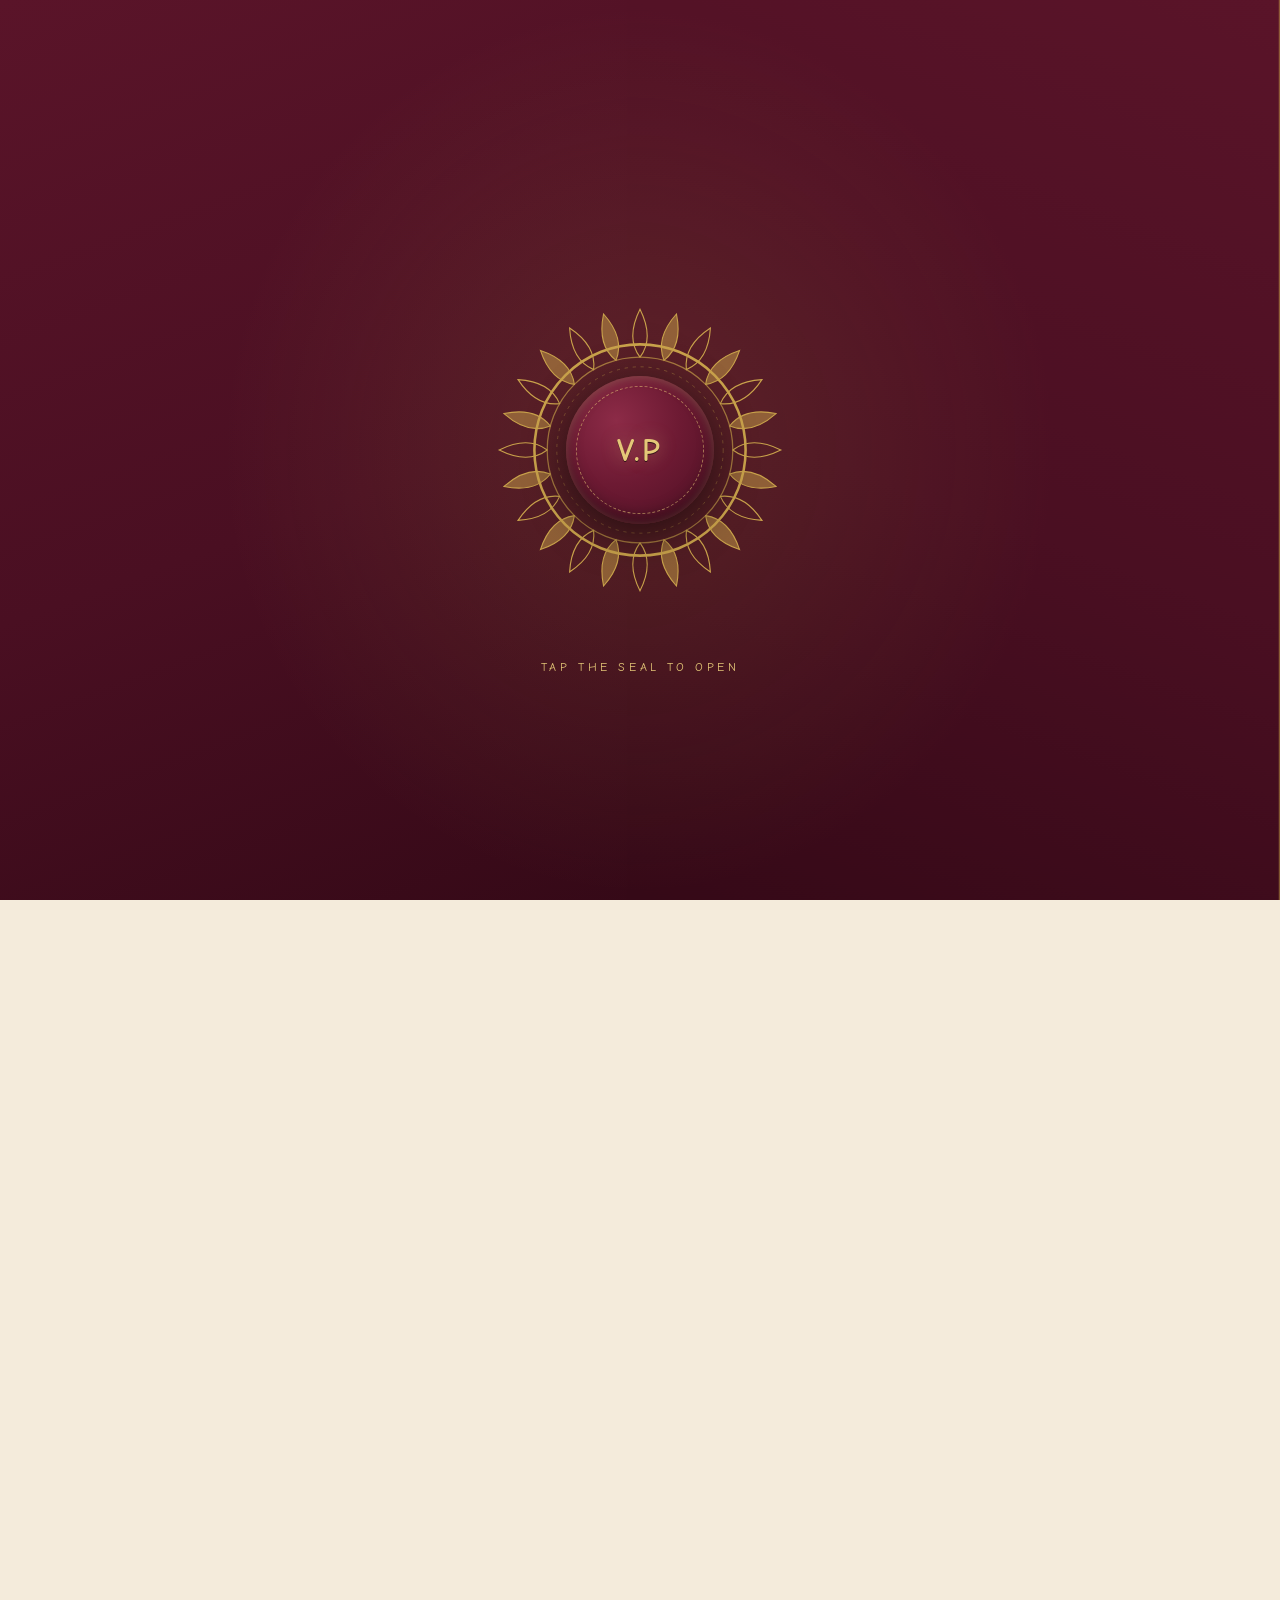
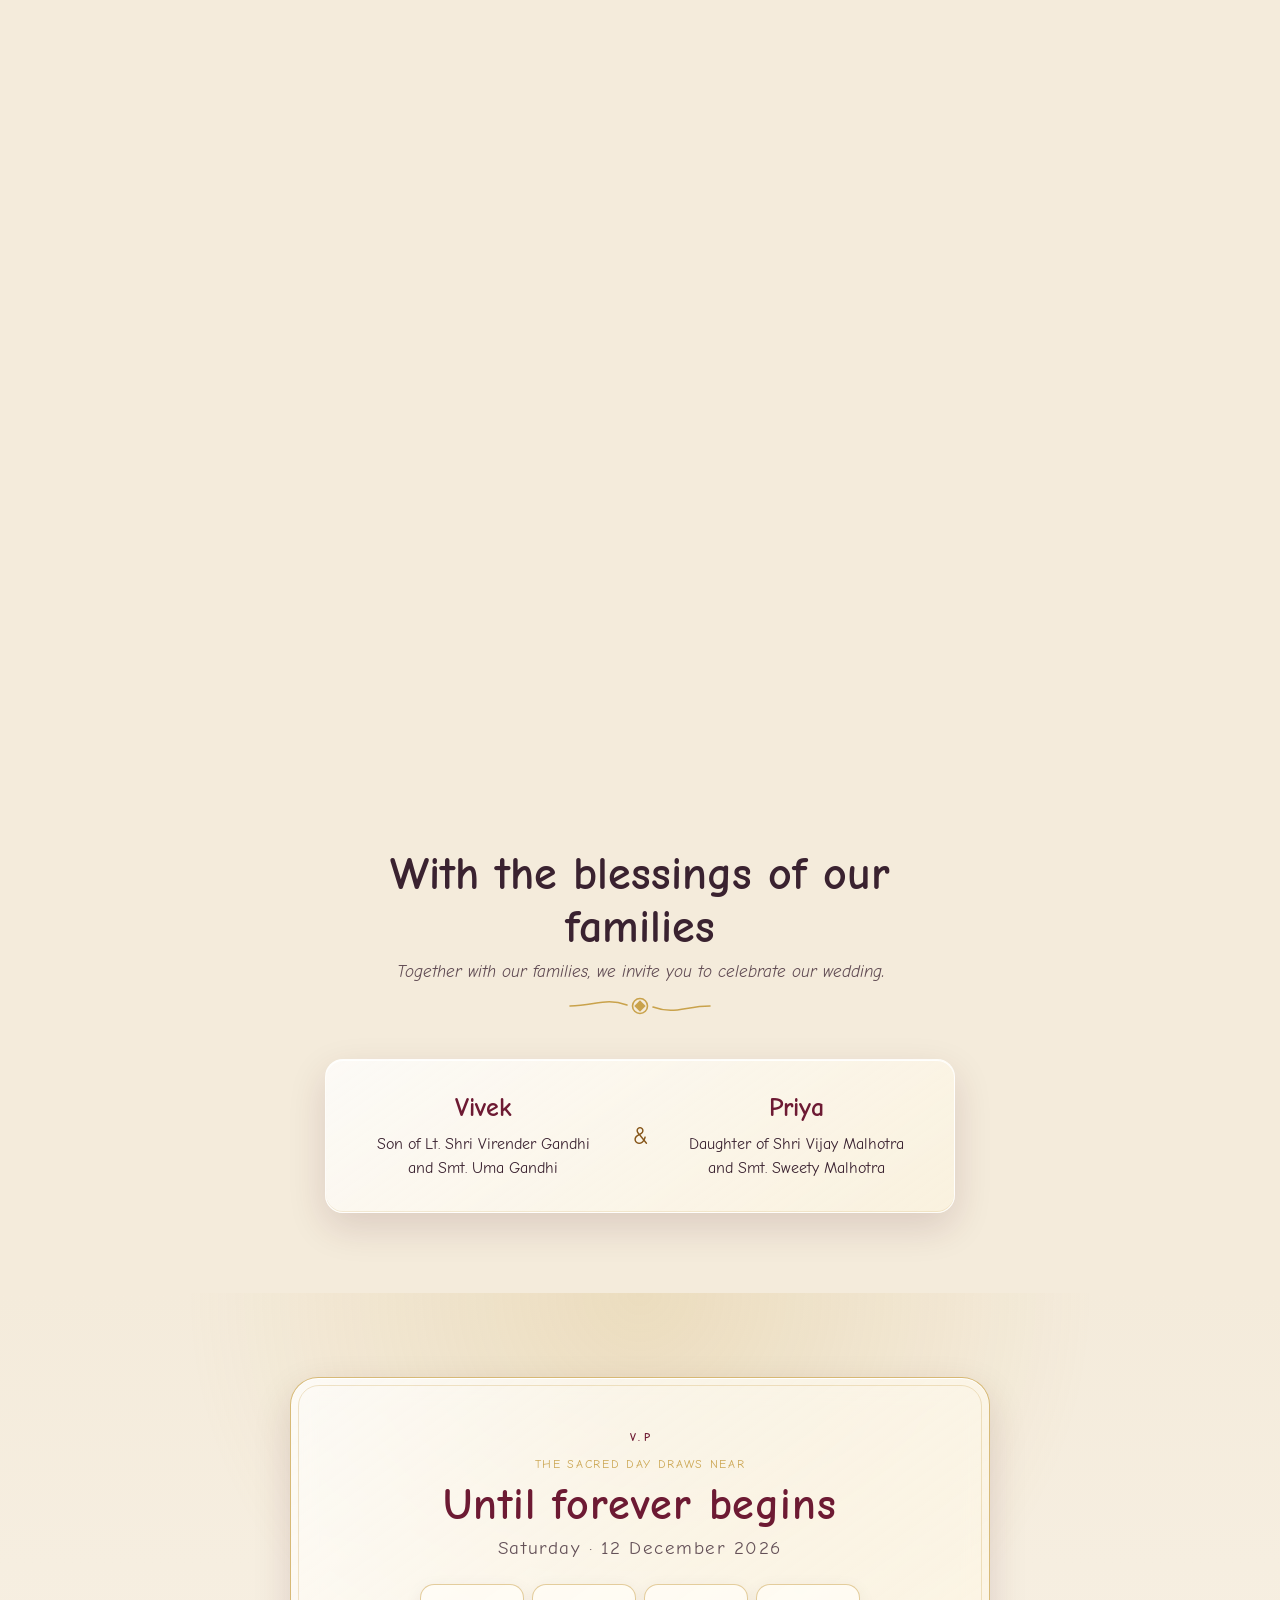
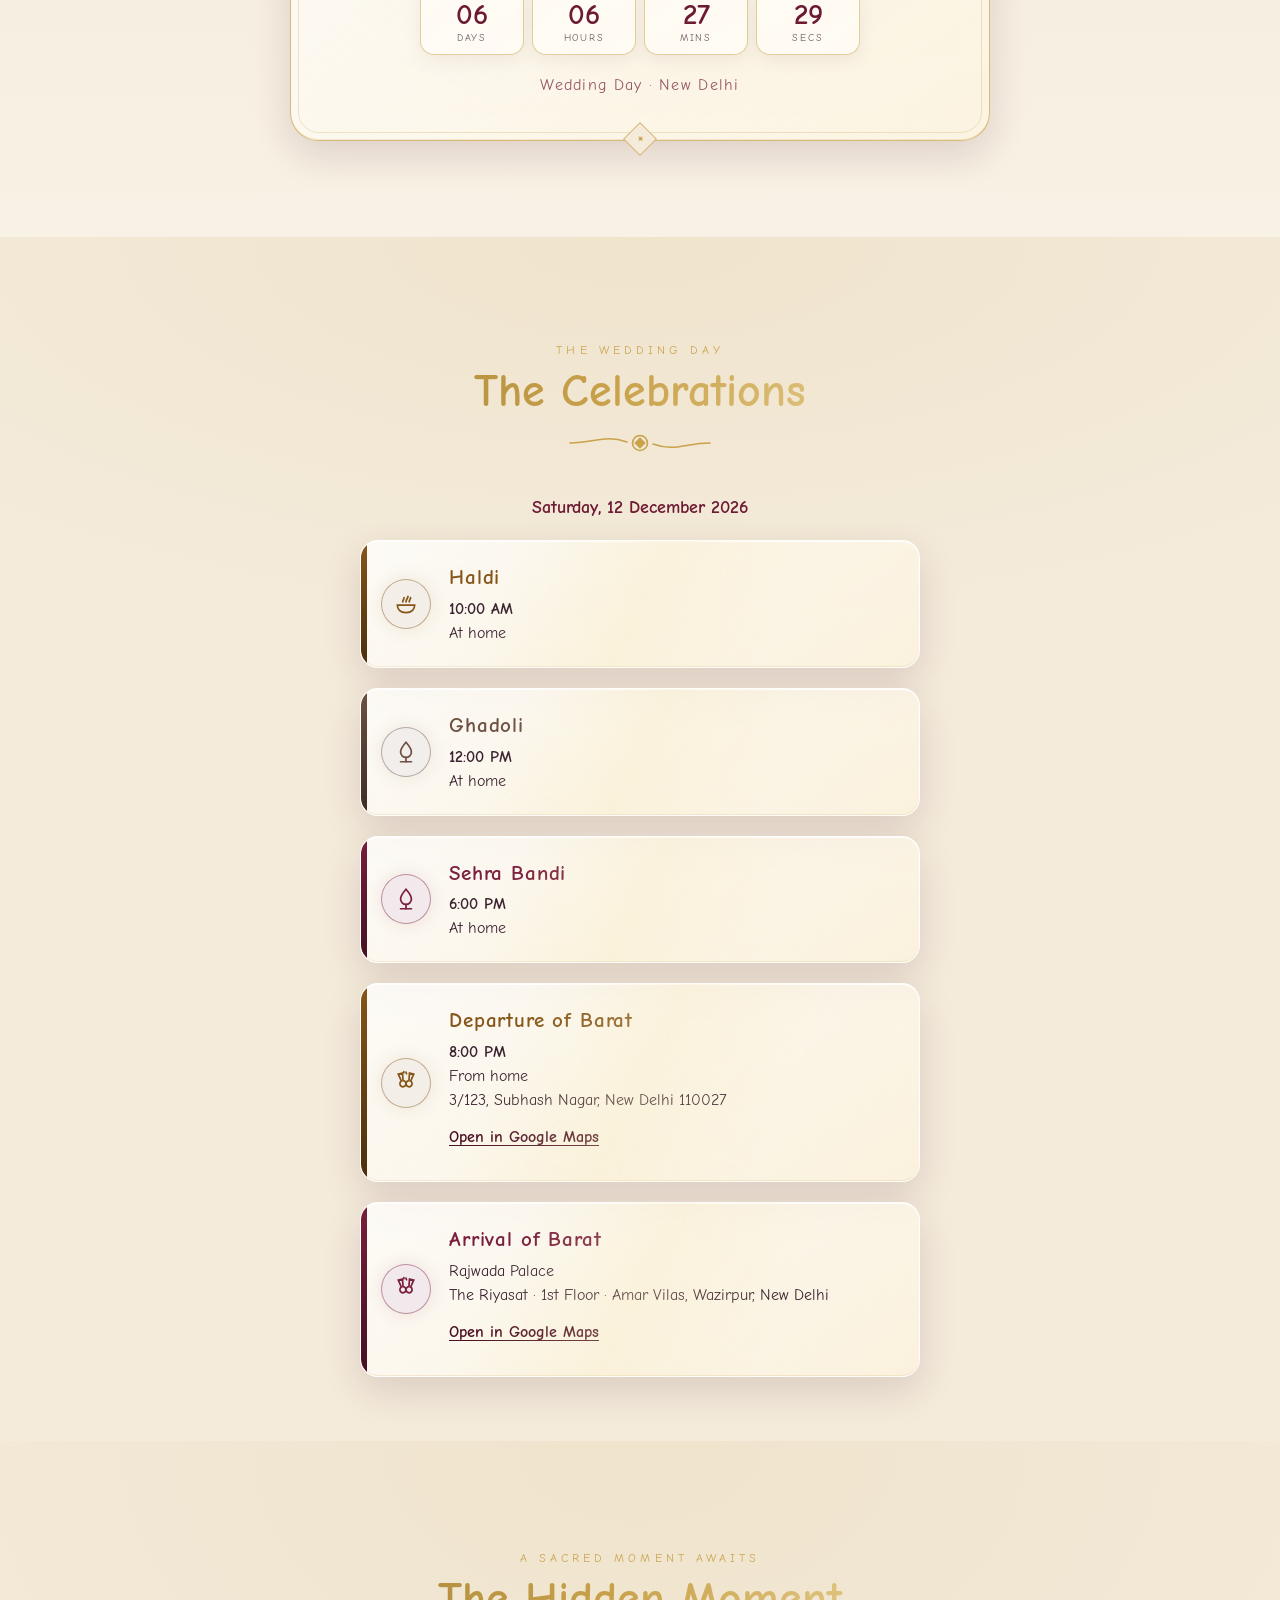
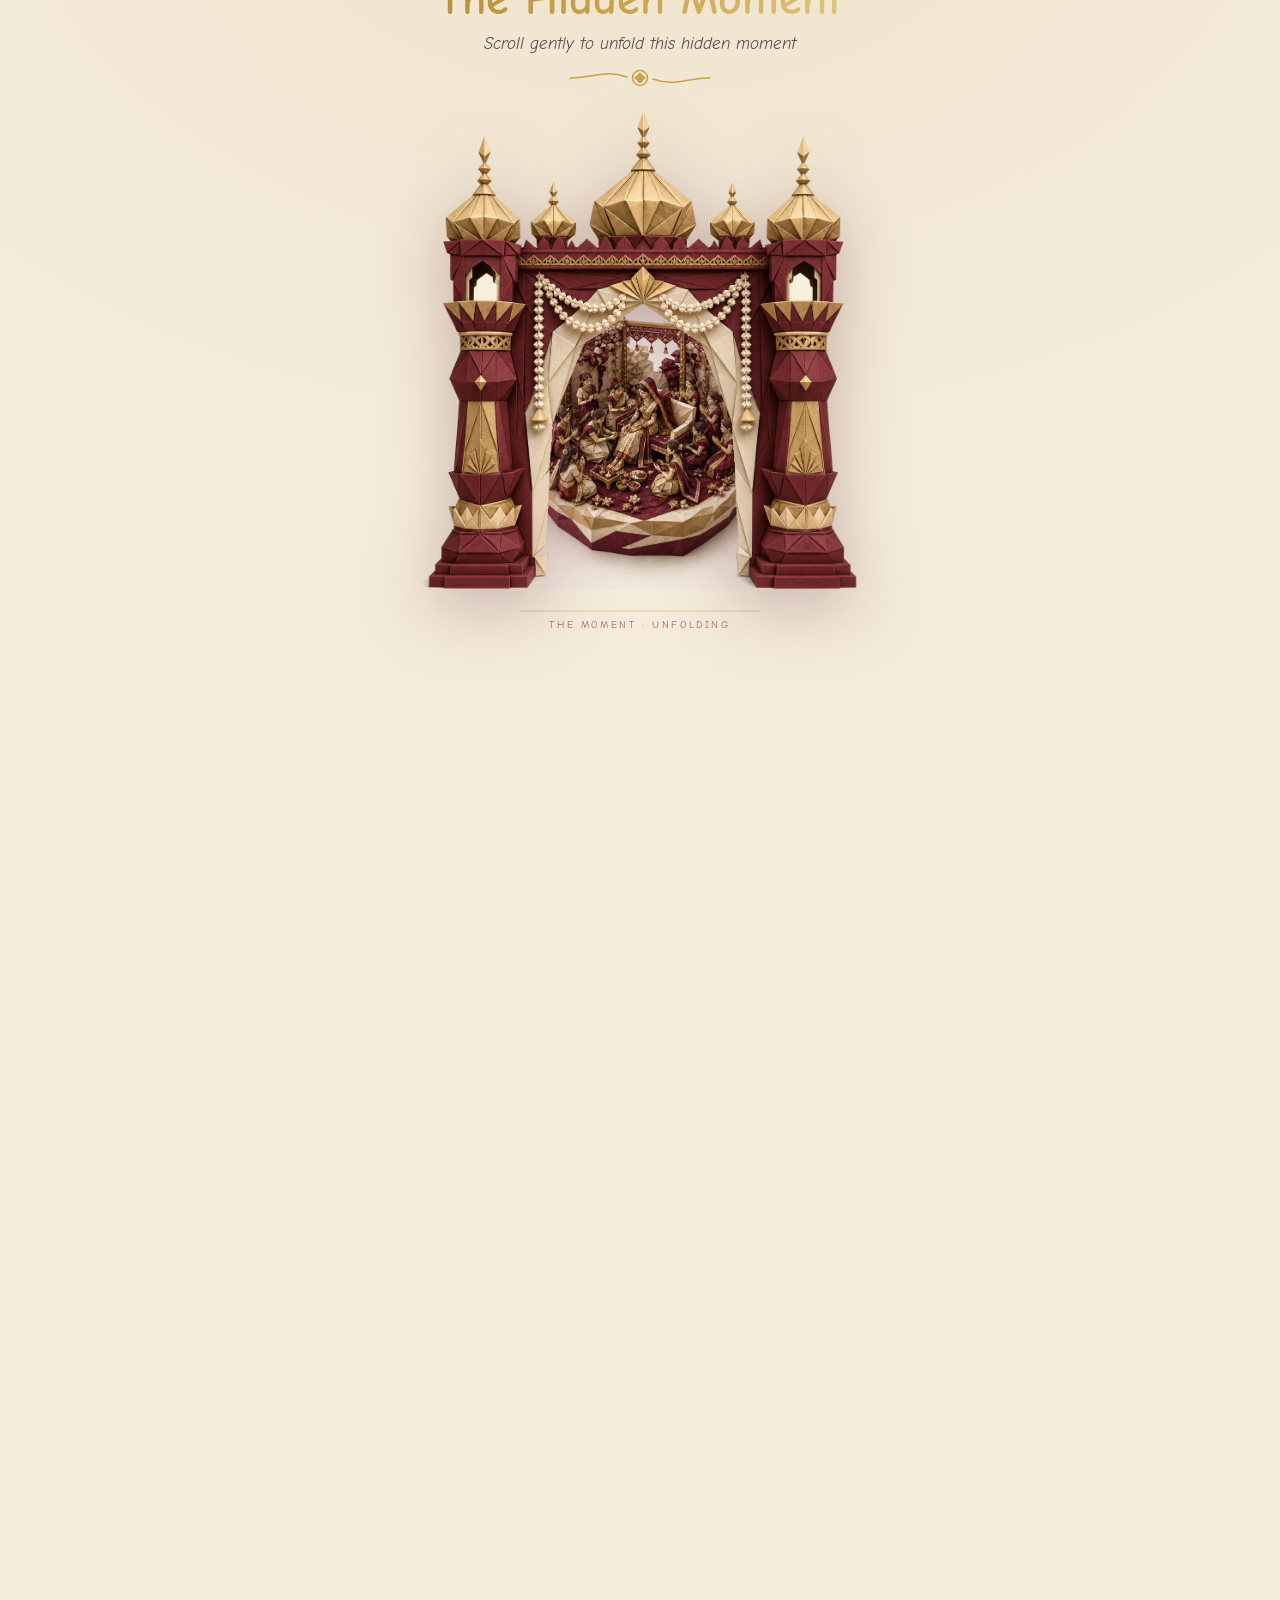
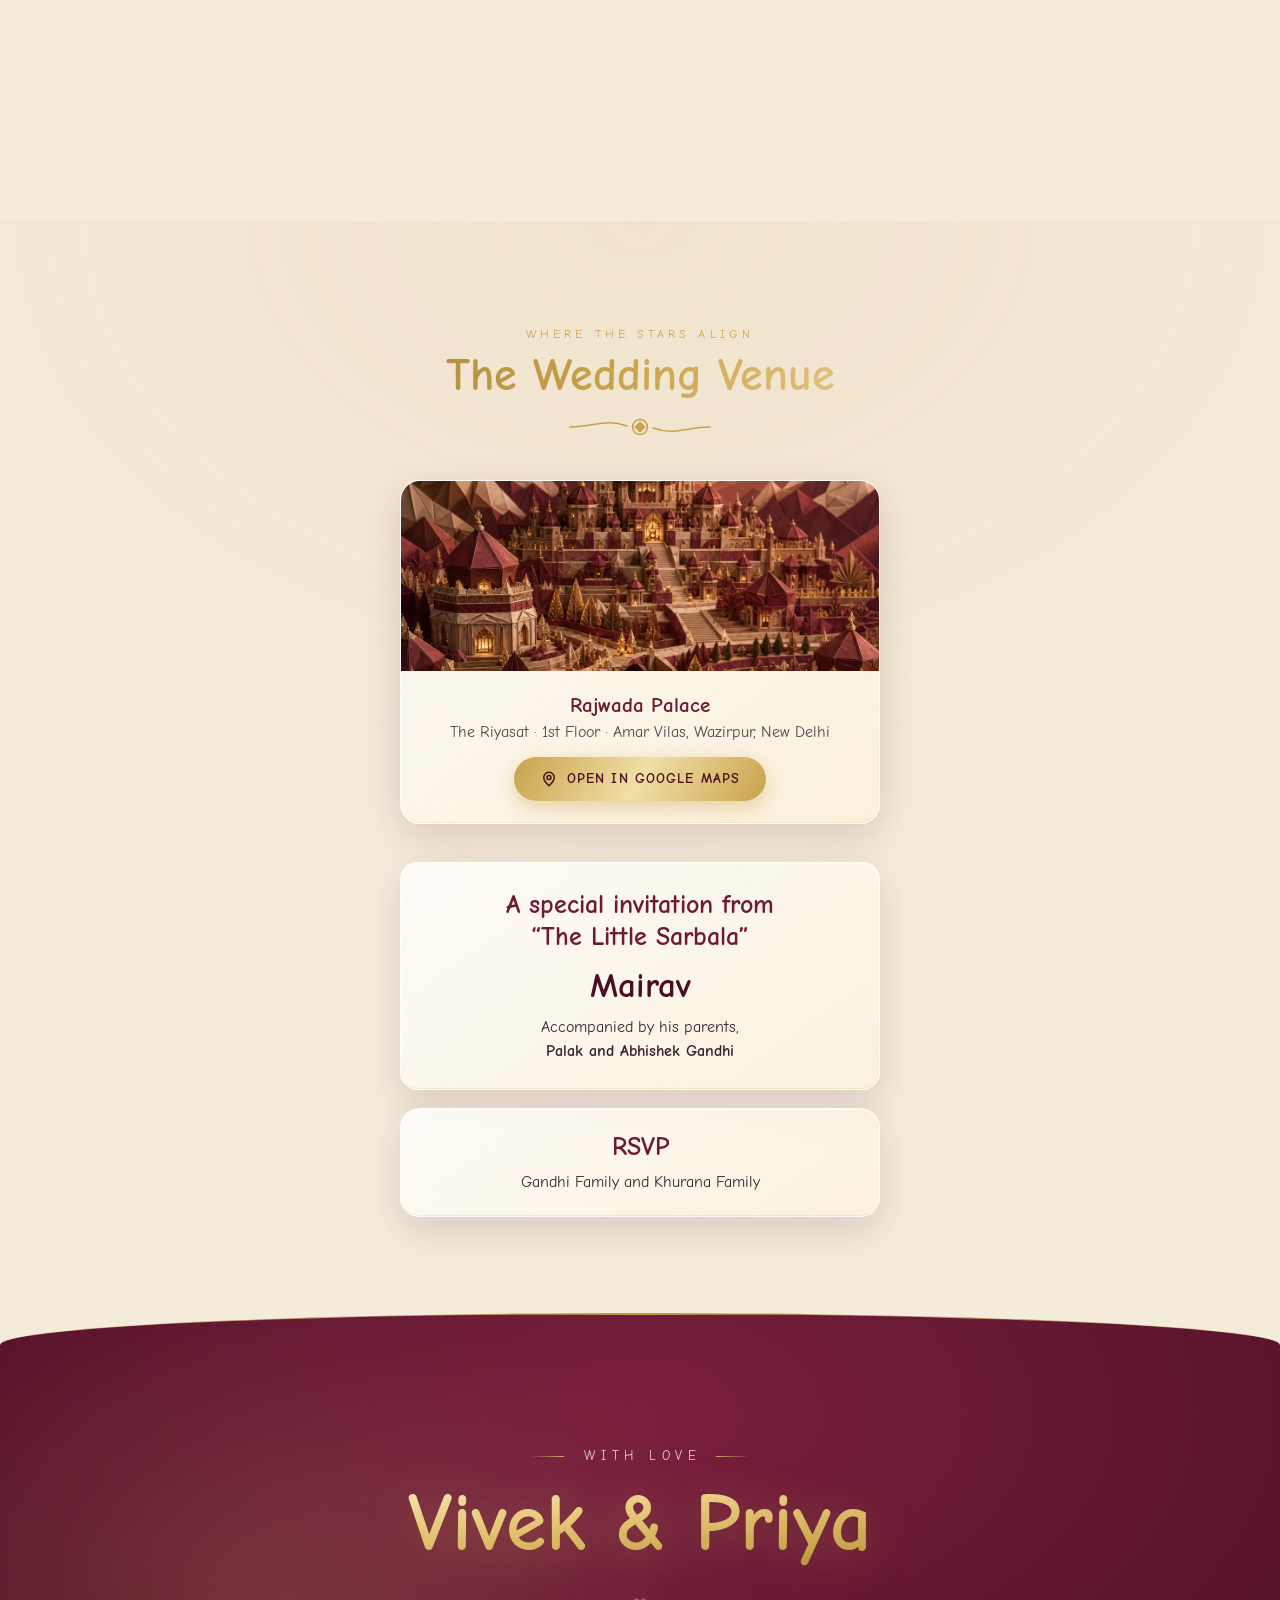
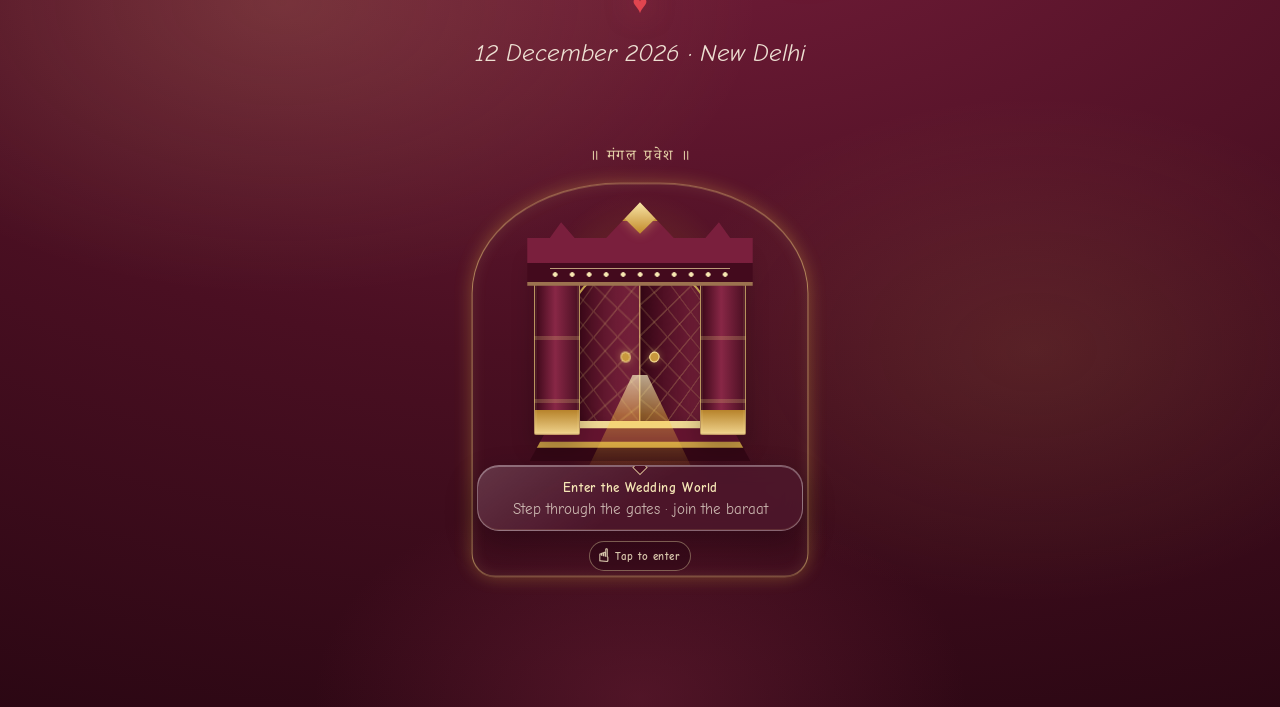
==== index.html @ b3c1bd9d "Build Vivek and Priya invitation" ====
<!DOCTYPE html>
<html lang="en">
<head>
<meta charset="UTF-8">
<meta name="viewport" content="width=device-width, initial-scale=1.0, viewport-fit=cover">
<title>Vivek &amp; Priya — Wedding Invitation</title>
<meta name="description" content="Join the families of Vivek and Priya for their wedding celebrations on Saturday, 12 December 2026 in New Delhi.">
<meta name="robots" content="noindex, nofollow">
<meta name="theme-color" content="#4A0F22">
<link rel="icon" type="image/svg+xml" href="assets/monogram.svg">
<meta property="og:title" content="Vivek &amp; Priya — Wedding Invitation">
<meta property="og:description" content="12 December 2026 · New Delhi">
<meta property="og:image" content="https://global0809.github.io/vivek-priya-wedding/assets/stills/world.webp">
<link rel="preconnect" href="https://fonts.googleapis.com">
<link rel="preconnect" href="https://fonts.gstatic.com" crossorigin>
<link href="https://fonts.googleapis.com/css2?family=Comic+Neue:ital,wght@0,400;0,700;1,400&family=Noto+Serif+Devanagari:wght@400;600&display=swap" rel="stylesheet">
<link rel="stylesheet" href="styles.css">
</head>
<body class="is-loading">

<!-- ═══════════════ THE SEAL (loader / entry) ═══════════════ -->
<div id="loader" aria-label="Opening invitation">
  <div class="door door-l"></div>
  <div class="door door-r"></div>
  <div class="loader-center">
    <svg id="mandala" viewBox="-100 -100 200 200" aria-hidden="true">
      <g id="mandala-spin">
        <g id="petal-ring"></g>
        <circle r="58" fill="none" stroke="currentColor" stroke-width=".8" opacity=".7"/>
        <circle r="52" fill="none" stroke="currentColor" stroke-width=".4" stroke-dasharray="2 3" opacity=".6"/>
      </g>
      <circle id="progress-ring" r="66" fill="none" stroke="currentColor" stroke-width="1.6"
              stroke-linecap="round" transform="rotate(-90)"/>
    </svg>
    <button id="seal-btn" disabled aria-label="Open the invitation">
      <span class="seal-monogram">V.P</span>
      <span class="seal-rim"></span>
    </button>
    <p id="loader-status" role="status" aria-live="polite"><span id="loader-copy">Preparing the baraat…</span> <span id="loader-pct">0%</span></p>
    <button id="loader-retry" class="hidden" type="button">Retry preparation</button>
    <p id="loader-tap" class="hidden">Tap the seal to open</p>
  </div>
</div>

<!-- ═══════════════ AMBIENT PETALS ═══════════════ -->
<canvas id="petals" aria-hidden="true"></canvas>

<!-- ═══════════════ HERO — THE UNFOLDING ═══════════════ -->
<section id="hero">
  <div class="hero-sticky">
    <canvas id="scrub" aria-hidden="true"></canvas>
    <div class="vignette" aria-hidden="true"></div>

    <!-- Wide-screen editorial side notes — decorative and deliberately CSS-only -->
    <div class="hero-side hero-side-left" aria-hidden="true">
      <span class="hero-side-kicker"><b>वधू</b><i></i>The Bride</span>
      <strong class="hero-side-name">Priya</strong>
      <span class="hero-side-rule"></span>
      <em>Grace in every step</em>
      <small>12 · XII · 2026</small>
    </div>
    <div class="hero-side hero-side-right" aria-hidden="true">
      <span class="hero-side-kicker"><b>वर</b><i></i>The Groom</span>
      <strong class="hero-side-name">Vivek</strong>
      <span class="hero-side-rule"></span>
      <em>Joy in every beat</em>
      <small>New Delhi</small>
    </div>

    <!-- Crown — a quiet, constant signature above the unfolding world -->
    <div id="hero-crown" aria-hidden="true">
      <span class="crown-mono">V.P</span>
      <span class="crown-rule"></span>
      <span class="crown-chapter">A Royal Union</span>
    </div>

    <!-- One permanent message: the imagery moves, the invitation remains serene. -->
    <div class="beat beat-static">
      <div class="hero-copy-glass">
        <p class="eyebrow">॥ शुभ विवाह ॥</p>
        <h1 class="names">
          <span class="name-word"><span>Vivek</span></span>
          <span class="amp">♥</span>
          <span class="name-word"><span>Priya</span></span>
        </h1>
        <p class="hero-vow">Wedding Invitation</p>
        <p class="hero-date">12 December 2026 · New Delhi</p>
        <div class="scroll-hint" aria-hidden="true"><span>Scroll to unfold the invitation</span><i class="chev"></i></div>
      </div>
    </div>
  </div>
</section>

<section id="families" aria-labelledby="families-title">
  <header class="sec-head">
    <h2 class="sec-title" id="families-title">With the blessings of our families</h2>
    <p class="sec-sub">Together with our families, we invite you to celebrate our wedding.</p>
  </header>
  <div class="family-pair">
    <div><h3>Vivek</h3><p>Son of Lt. Shri Virender Gandhi<br>and Smt. Uma Gandhi</p></div>
    <span class="family-join" aria-hidden="true">&amp;</span>
    <div><h3>Priya</h3><p>Daughter of Shri Vijay Malhotra<br>and Smt. Sweety Malhotra</p></div>
  </div>
</section>

<!-- ═══════════════ THE COUNTDOWN ═══════════════ -->
<section id="countdown-section" aria-labelledby="countdown-title">
  <div class="countdown-card">
    <span class="countdown-sigil" aria-hidden="true">V.P</span>
    <p class="eyebrow">The sacred day draws near</p>
    <h2 id="countdown-title">Until forever begins</h2>
    <p class="countdown-date">Saturday · 12 December 2026</p>
    <div id="countdown" class="countdown" role="timer" aria-label="Countdown to the wedding">
      <div class="cd-cell"><span class="cd-num" id="cd-d">–</span><span class="cd-lbl">Days</span></div>
      <div class="cd-cell"><span class="cd-num" id="cd-h">–</span><span class="cd-lbl">Hours</span></div>
      <div class="cd-cell"><span class="cd-num" id="cd-m">–</span><span class="cd-lbl">Mins</span></div>
      <div class="cd-cell"><span class="cd-num" id="cd-s">–</span><span class="cd-lbl">Secs</span></div>
    </div>
    <p class="countdown-detail">Wedding Day · New Delhi</p>
  </div>
</section>

<!-- ═══════════════ THE CELEBRATIONS ═══════════════ -->
<section id="events">
  <img loading="lazy" class="decor decor-toran" src="assets/decor/toran.webp" alt="" aria-hidden="true">
  <img loading="lazy" class="decor decor-elephant" src="assets/decor/elephant.webp" alt="" aria-hidden="true">
  <img loading="lazy" class="decor decor-umbrella" src="assets/decor/umbrella.webp" alt="" aria-hidden="true">
  <header class="sec-head">
    <p class="eyebrow">The wedding day</p>
    <h2 class="sec-title gold-foil">The Celebrations</h2>
  </header>
  <div id="event-cards"></div>
</section>

<!-- ═══════════════ THE HIDDEN MOMENT (scroll-driven) ═══════════════ -->
<section id="sanctum">
  <div id="sanctum-stage">
    <header class="sec-head">
      <p class="eyebrow" id="sanctum-eyebrow">A sacred moment awaits</p>
      <h2 class="sec-title gold-foil" id="sanctum-heading">The Hidden Moment</h2>
      <p class="sec-sub" id="sanctum-hint"></p>
    </header>
    <div id="sanctum-portal">
      <div id="sanctum-view">
        <canvas id="sanctum-canvas" aria-hidden="true"></canvas>
        <img loading="lazy" id="sanctum-poster" src="assets/stills/sanctum_start.webp" alt="A hidden origami moment, veiled">
        <div id="sanctum-veil">
          <span class="veil-lotus">🪷</span>
          <span class="veil-text" id="sanctum-veil-text"></span>
          <span class="veil-progress hidden" id="sanctum-progress"></span>
        </div>
      </div>
      <img loading="lazy" class="sanctum-arch" src="assets/decor/arch.webp" alt="" aria-hidden="true">
    </div>
    <div id="sanctum-filmbar" aria-hidden="true">
      <span class="bar"><span class="fill" id="sanctum-fill"></span></span>
      <span class="cap">The moment · unfolding</span>
    </div>
  </div>
</section>

<!-- ═══════════════ VENUE ═══════════════ -->
<section id="venue">
  <img class="decor decor-toran decor-toran-2" src="assets/decor/toran.webp" alt="" aria-hidden="true">
  <header class="sec-head">
    <p class="eyebrow">Where the stars align</p>
    <h2 class="sec-title gold-foil">The Wedding Venue</h2>
  </header>

  <div class="venue-card">
    <img class="venue-art" src="assets/stills/venue_art.webp" loading="lazy" alt="">
    <div class="venue-info">
      <h3 id="venue-name">Rajwada Palace</h3>
      <p id="venue-address">The Riyasat · 1st Floor · Amar Vilas<br>Wazirpur, New Delhi</p>
      <a id="maps-btn" class="btn-gold" href="#" target="_blank" rel="noopener">
        <svg viewBox="0 0 24 24" width="18" height="18" fill="none" stroke="currentColor" stroke-width="2"><path d="M12 21s-7-6.1-7-11a7 7 0 1 1 14 0c0 4.9-7 11-7 11z"/><circle cx="12" cy="10" r="2.6"/></svg>
        Open in Google Maps
      </a>
    </div>
  </div>

  <section class="sarbala-card" aria-labelledby="sarbala-title">
    <h2 id="sarbala-title">A special invitation from<br>“The Little Sarbala”</h2>
    <p class="sarbala-name">Mairav</p>
    <p>Accompanied by his parents,<br><strong>Palak and Abhishek Gandhi</strong></p>
  </section>
  <section id="rsvp" class="rsvp-block" aria-labelledby="rsvp-title">
    <h2 id="rsvp-title">RSVP</h2>
    <p>Gandhi Family and Khurana Family</p>
  </section>

  <footer id="finale">
    <p class="finale-eyebrow"><span class="fe-rule"></span>With love<span class="fe-rule"></span></p>
    <h3 class="finale-script">Vivek &amp; Priya</h3>
    <p class="finale-heart" aria-hidden="true">♥</p>
    <p class="finale-date">12 December 2026 · New Delhi</p>
    <div class="world-gateway" aria-labelledby="world-gateway-title">
      <p class="world-gateway-kicker" lang="hi">॥ मंगल प्रवेश ॥</p>
      <a id="world-portal-link" class="world-portal-link" href="./world/index.html"
        aria-labelledby="world-gateway-title world-gateway-hint">
        <span class="world-portal-visual" aria-hidden="true">
          <span class="world-gate-crown"></span>
          <span class="world-gate-opening">
            <span class="world-gate-door world-gate-door-left"></span>
            <span class="world-gate-door world-gate-door-right"></span>
          </span>
          <span class="world-gate-threshold"></span>
          <span class="world-gate-path"></span>
        </span>
        <span class="world-portal-action">
          <strong id="world-gateway-title">Enter the Wedding World</strong>
          <small id="world-gateway-hint">Step through the gates · join the baraat</small>
        </span>
        <span class="portal-tap-cue" aria-hidden="true">
          <span class="portal-tap-hand">&#9757;&#65038;</span>
          <span>Tap to enter</span>
        </span>
      </a>
    </div>
  </footer>
</section>

<!-- Golden scroll thread -->
<div id="thread" aria-hidden="true"><i id="thread-lotus">🪷</i></div>

<!-- Sound toggle -->
<button id="sound-toggle" class="hidden" aria-label="Toggle sound">🔔</button>

<!-- Full-screen handoff into the separately loaded 3D wedding world -->
<div id="portal-transition" aria-hidden="true">
  <div class="portal-transition-rays" aria-hidden="true"></div>
  <p class="portal-transition-copy" role="status" aria-live="polite">
    <span>॥ शुभ विवाह ॥</span>
    <strong>The baraat awaits</strong>
  </p>
</div>

<script src="config.js"></script>
<script src="app.js"></script>
</body>
</html>
---- styles.css ----
/* ═══════════════════════════════════════════════════════════
   ROYAL WEDDING INVITE — STYLES
   Mobile-first · 60fps · gold-on-maroon royal theme
   ═══════════════════════════════════════════════════════════ */

:root {
  --maroon: #6D1A33;
  --maroon-deep: #4A0F22;
  --gold: #C9A24B;
  --gold-soft: #E5C878;
  --ivory: #F4EBDB;
  --ink: #3A2230;
  --vh: 1vh; /* corrected by JS to avoid URL-bar jumps */
  --serif-display: "Comic Neue", "Chalkboard SE", "Comic Sans MS", "Segoe Print", cursive;
  --serif-body: "Comic Neue", "Chalkboard SE", "Comic Sans MS", "Segoe Print", cursive;
  --serif-dev: "Noto Serif Devanagari", serif;
  --glass-fill: linear-gradient(145deg, rgba(255,255,255,.76), rgba(255,247,225,.54));
  --glass-stroke: rgba(255,255,255,.78);
  --glass-shadow: 0 14px 38px rgba(74,15,34,.14), inset 0 1px 0 rgba(255,255,255,.9), inset 0 -1px 0 rgba(201,162,75,.18);
}

* { margin: 0; padding: 0; box-sizing: border-box; }
html { scroll-behavior: auto; }
body {
  font-family: var(--serif-body);
  background: var(--ivory);
  color: var(--ink);
  overflow-x: hidden;
  -webkit-font-smoothing: antialiased;
  overscroll-behavior-y: none;
}
body.is-loading { overflow: hidden; }
.hidden { display: none !important; }
img { max-width: 100%; }
button { font-family: inherit; cursor: pointer; }
:where(a, button, input, select, textarea):focus-visible {
  outline: 3px solid var(--gold-soft);
  outline-offset: 3px;
}

/* Handmade-paper grain over everything — the single biggest "expensive" cue */
body::after {
  content: "";
  position: fixed; inset: 0;
  z-index: 66;
  pointer-events: none;
  background-image: url("data:image/svg+xml,%3Csvg xmlns='http://www.w3.org/2000/svg' width='220' height='220'%3E%3Cfilter id='n'%3E%3CfeTurbulence type='fractalNoise' baseFrequency='.85' numOctaves='2' stitchTiles='stitch'/%3E%3C/filter%3E%3Crect width='220' height='220' filter='url(%23n)' opacity='.55'/%3E%3C/svg%3E");
  opacity: .05;
  mix-blend-mode: multiply;
}

/* ── Gold foil text ───────────────────────────────────────── */
.gold-foil {
  background: linear-gradient(105deg,
    #8a6a25 0%, var(--gold) 22%, #f6e7b6 40%, var(--gold-soft) 50%,
    #f9efc9 60%, var(--gold) 78%, #8a6a25 100%);
  background-size: 220% 100%;
  -webkit-background-clip: text;
  background-clip: text;
  color: transparent;
  background-position: 50% 0;
}
@keyframes foil-sheen {
  0%, 100% { background-position: 0% 0; }
  50%      { background-position: 100% 0; }
}
.sec-head.shown .gold-foil { animation: foil-sheen 1.15s ease-out .15s both; }

.eyebrow {
  font-family: var(--serif-display);
  font-size: 12px;
  letter-spacing: .14em;
  text-transform: uppercase;
  color: var(--gold);
  opacity: .95;
}

/* ═══════════════ LOADER — THE SEAL ═══════════════ */
#loader {
  position: fixed; inset: 0; z-index: 100;
  display: grid; place-items: center;
  color: var(--gold);
  touch-action: none;
  overscroll-behavior: none;
}
.door {
  position: absolute; top: 0; bottom: 0; width: 51%;
  background:
    radial-gradient(120% 90% at 100% 50%, rgba(201,162,75,.14), transparent 55%),
    linear-gradient(160deg, #5a1429 0%, var(--maroon-deep) 55%, #350917 100%);
  transition: transform 1.5s cubic-bezier(.7, 0, .2, 1);
  will-change: transform;
}
.door-l { left: 0;  border-right: 1px solid rgba(201,162,75,.5);
  background-position: right center; }
.door-r { right: 0; border-left: 1px solid rgba(201,162,75,.5);
  transform: scaleX(-1); }
#loader.open .door-l { transform: translateX(-101%); }
#loader.open .door-r { transform: scaleX(-1) translateX(-101%); }
#loader.open .loader-center { opacity: 0; transform: scale(1.35); }
#loader.gone { display: none; }

.loader-center {
  position: relative; z-index: 2;
  display: grid; place-items: center;
  transition: opacity .8s ease, transform .9s ease;
}
#mandala {
  width: min(72vw, 320px); height: min(72vw, 320px);
  overflow: visible;
}
#mandala-spin { animation: spin 60s linear infinite; transform-origin: 0 0; }
@keyframes spin { to { transform: rotate(360deg); } }
#progress-ring { stroke-dasharray: 414.7; stroke-dashoffset: 414.7; transition: stroke-dashoffset .35s ease; }

#seal-btn {
  position: absolute;
  width: min(34vw, 148px); height: min(34vw, 148px);
  border-radius: 50%;
  border: none;
  background:
    radial-gradient(circle at 34% 30%, #8c2b47 0%, var(--maroon) 45%, var(--maroon-deep) 100%);
  box-shadow:
    0 10px 40px rgba(0,0,0,.55),
    inset 0 2px 10px rgba(255,220,160,.25),
    inset 0 -6px 16px rgba(0,0,0,.45);
  display: grid; place-items: center;
  transition: transform .3s ease, box-shadow .3s ease;
}
#seal-btn:disabled { opacity: .82; }
#seal-btn:not(:disabled) { animation: seal-pulse 2.2s ease-in-out infinite; }
@keyframes seal-pulse {
  0%,100% { transform: scale(1); }
  50%     { transform: scale(1.05); box-shadow: 0 14px 52px rgba(201,162,75,.35), inset 0 2px 10px rgba(255,220,160,.3), inset 0 -6px 16px rgba(0,0,0,.45); }
}
.seal-monogram {
  font-family: var(--serif-display);
  font-size: clamp(20px, 7vw, 32px);
  font-weight: 700;
  color: var(--gold-soft);
  text-shadow: 0 1px 0 rgba(0,0,0,.6), 0 0 18px rgba(229,200,120,.4);
  letter-spacing: .08em;
}
.seal-rim {
  position: absolute; inset: 7%;
  border-radius: 50%;
  border: 1.5px dashed rgba(229,200,120,.55);
  pointer-events: none;
}
#loader-status, #loader-tap {
  position: absolute; bottom: -64px; width: 100vw; text-align: center;
  font-family: var(--serif-display);
  font-size: 12px; letter-spacing: .3em; text-transform: uppercase;
  color: var(--gold-soft);
}
#loader-tap { animation: fade-blink 1.8s ease-in-out infinite; }
#loader-retry {
  position: fixed;
  left: 50%;
  bottom: calc(env(safe-area-inset-bottom, 0px) + 24px);
  z-index: 3;
  min-height: 44px;
  padding: 0 20px;
  transform: translateX(-50%);
  border: 1px solid rgba(229,200,120,.72);
  border-radius: 999px;
  color: var(--gold-soft);
  background: rgba(53,9,23,.82);
  font: 600 11px/1 var(--serif-display);
  letter-spacing: .18em;
  text-transform: uppercase;
  white-space: nowrap;
  touch-action: manipulation;
}
#loader-retry:active { background: rgba(109,26,51,.96); }
@keyframes fade-blink { 0%,100% { opacity: .55; } 50% { opacity: 1; } }

/* ═══════════════ PETALS ═══════════════ */
#petals {
  position: fixed; inset: 0; z-index: 60;
  pointer-events: none;
}

/* ═══════════════ HERO ═══════════════ */
#hero { position: relative; background: var(--ivory); }
.hero-sticky {
  position: sticky; top: 0;
  height: calc(var(--vh) * 100);
  overflow: hidden;
  contain: paint;
  isolation: isolate;
}
#scrub {
  position: absolute; inset: 0;
  width: 100%; height: 100%;
  background: var(--ivory);
}
/* A static wash of golden light keeps the scene luminous without repainting
   a full-screen blended layer throughout the scroll. */
.hero-sticky::after {
  content: "";
  position: absolute; inset: -30%;
  pointer-events: none;
  background: radial-gradient(ellipse 34% 26% at 50% 50%, rgba(255,232,170,.5), transparent 70%);
  mix-blend-mode: soft-light;
}
.vignette {
  position: absolute; inset: -2px; pointer-events: none;
  /* feathers the floating world into the page ivory — no hard frame edges */
  background:
    radial-gradient(ellipse 78% 54% at 50% 42%, transparent 56%, var(--ivory) 92%),
    linear-gradient(to bottom, var(--ivory) 0%, transparent 12%, transparent 80%, var(--ivory) 97%);
}

/* Editorial side notes occupy only genuinely empty wide-screen margins. */
.hero-side { display: none; }
@media (min-width: 1180px) and (min-aspect-ratio: 4 / 3) {
  .hero-side {
    --side-outer: clamp(36px, 6vw, 120px);
    --side-enter: -14px;
    position: absolute;
    top: 46%;
    z-index: 2;
    width: min(320px, calc(50vw - 36.5vh - var(--side-outer) - 28px));
    display: grid;
    justify-items: center;
    gap: 10px;
    color: var(--maroon);
    text-align: center;
    pointer-events: none;
    user-select: none;
    contain: layout paint;
    opacity: 0;
    transform: translate3d(var(--side-enter), -50%, 0);
    transition: opacity 1.15s ease .65s, transform 1.3s cubic-bezier(.2,.75,.25,1) .55s;
  }
  .hero-side-left { left: var(--side-outer); }
  .hero-side-right {
    --side-enter: 14px;
    top: 54%;
    right: var(--side-outer);
  }
  #hero.entered .hero-side {
    opacity: .82;
    transform: translate3d(0, -50%, 0);
  }
  .hero-side > * { position: relative; }
  .hero-side-kicker {
    display: flex;
    align-items: center;
    justify-content: center;
    gap: 9px;
    font-family: var(--serif-display);
    font-size: 9px;
    letter-spacing: .3em;
    text-indent: .3em;
    text-transform: uppercase;
    color: rgba(109,26,51,.72);
  }
  .hero-side-kicker b {
    font-family: var(--serif-dev);
    font-size: 14px;
    font-weight: 600;
    letter-spacing: .08em;
    text-indent: 0;
    color: var(--gold);
  }
  .hero-side-kicker i {
    width: 18px;
    height: 1px;
    background: linear-gradient(90deg, transparent, var(--gold));
  }
  .hero-side-name {
    font-family: var(--serif-display);
    font-size: clamp(56px, 4.8vw, 92px);
    font-weight: 400;
    letter-spacing: .01em;
    line-height: .92;
    color: rgba(109,26,51,.72);
  }
  .hero-side-rule {
    width: min(126px, 72%);
    height: 1px;
    margin: 2px 0;
    background: linear-gradient(90deg, transparent, rgba(201,162,75,.9), transparent);
  }
  .hero-side-rule::after {
    content: "";
    position: absolute;
    top: 50%; left: 50%;
    width: 6px; height: 6px;
    border: 1px solid var(--gold);
    background: var(--ivory);
    transform: translate(-50%, -50%) rotate(45deg);
  }
  .hero-side em {
    font-family: var(--serif-body);
    font-size: clamp(16px, 1.35vw, 20px);
    font-weight: 500;
    line-height: 1.25;
    color: rgba(58,34,48,.78);
  }
  .hero-side small {
    margin-top: 2px;
    font-family: var(--serif-display);
    font-size: 8.5px;
    letter-spacing: .24em;
    text-indent: .24em;
    text-transform: uppercase;
    color: rgba(109,26,51,.6);
  }
}

/* Crown — a quiet signature above the world */
#hero-crown {
  position: absolute;
  top: calc(env(safe-area-inset-top, 0px) + 18px);
  left: 0; right: 0;
  display: grid; justify-items: center; gap: 7px;
  pointer-events: none;
  z-index: 3;
}
.crown-mono {
  font-family: var(--serif-display);
  font-size: 13px; font-weight: 700;
  letter-spacing: .18em;
  color: var(--maroon);
  border: 1px solid rgba(201,162,75,.75);
  border-radius: 999px;
  padding: 7px 14px 6px;
  background: rgba(244,235,219,.55);
  -webkit-backdrop-filter: blur(6px);
  backdrop-filter: blur(6px);
  box-shadow: 0 2px 14px rgba(74,15,34,.12);
}
.crown-rule {
  width: 46px; height: 1px;
  background: linear-gradient(90deg, transparent, var(--gold), transparent);
}
.crown-chapter {
  font-family: var(--serif-display);
  font-size: 10.5px;
  letter-spacing: .18em; text-transform: uppercase;
  color: var(--maroon);
  opacity: .85;
}

.beat {
  position: absolute; inset: 0;
  display: flex; flex-direction: column;
  align-items: center; justify-content: flex-end;
  text-align: center;
  padding: 0 16px calc(env(safe-area-inset-bottom, 0px) + 20px);
  opacity: 0;
  pointer-events: none;
  will-change: opacity, transform;
}
.beat > * { position: relative; }
.beat-static {
  opacity: 1;
  visibility: visible;
  transform: none;
  will-change: auto;
}

.hero-copy-glass {
  width: min(100%, 560px);
  padding: 17px 18px 15px;
  border: 1px solid var(--glass-stroke);
  border-radius: 26px;
  background:
    linear-gradient(145deg, rgba(255,255,255,.78), rgba(255,244,215,.58) 54%, rgba(244,235,219,.72));
  box-shadow: var(--glass-shadow), 0 18px 44px rgba(46,8,22,.16);
  opacity: 0;
  transform: translate3d(0, 18px, 0) scale(.985);
  transition: opacity .75s ease .16s, transform .8s cubic-bezier(.2,.75,.25,1) .16s;
}
#hero.entered .hero-copy-glass {
  opacity: 1;
  transform: none;
}

.names {
  display: flex;
  align-items: center;
  justify-content: center;
  gap: clamp(8px, 2.4vw, 18px);
  font-family: var(--serif-display);
  font-weight: 700;
  font-size: clamp(29px, 8.4vw, 60px);
  line-height: 1.08;
  margin: 8px 0 5px;
  color: var(--maroon-deep);
  letter-spacing: -.02em;
  white-space: nowrap;
  text-wrap: nowrap;
  text-shadow: 0 1px 0 rgba(255,255,255,.72);
}
.name-word {
  display: grid;
  justify-items: center;
  line-height: .82;
}
.name-word small {
  margin-top: .42em;
  font-size: .42em;
  font-weight: 700;
  letter-spacing: .03em;
}
/* Cinematic letter-cascade entrance for the names */
.names .ltr {
  display: inline-block;
  opacity: 0;
  transform: translateY(26px) rotate(4deg);
  filter: blur(5px);
}
#hero.entered .names .ltr {
  animation: ltr-in .9s cubic-bezier(.2,.75,.25,1) forwards;
  animation-delay: calc(var(--li) * 65ms + .25s);
}
@keyframes ltr-in {
  to { opacity: 1; transform: none; filter: blur(0); }
}
.amp { font-size: .6em; vertical-align: .18em; color: var(--gold); }
.beat .eyebrow {
  color: var(--maroon);
  text-shadow: none;
}
.hero-vow {
  margin: 2px 0 13px;
  font-size: clamp(14px, 3.9vw, 19px);
  line-height: 1.4;
  letter-spacing: .03em;
  color: rgba(58,34,48,.86);
  text-shadow: none;
}

/* Dedicated countdown card */
#countdown-section {
  padding: clamp(52px, 8vw, 84px) 18px clamp(60px, 9vw, 96px);
  overflow: hidden;
  background:
    radial-gradient(circle at 50% 0%, rgba(201,162,75,.20), transparent 54%),
    linear-gradient(180deg, #f4ebdb 0%, #f8f1e5 100%);
}
.countdown-card {
  position: relative;
  max-width: 700px;
  margin: 0 auto;
  padding: clamp(34px, 7vw, 54px) clamp(15px, 5vw, 48px) clamp(30px, 6vw, 46px);
  text-align: center;
  border: 1px solid rgba(201,162,75,.72);
  border-radius: 28px;
  background: var(--glass-fill);
  box-shadow: var(--glass-shadow);
  isolation: isolate;
}
.countdown-card::before {
  content: "";
  position: absolute;
  inset: 7px;
  border: 1px solid rgba(201,162,75,.28);
  border-radius: 21px;
  pointer-events: none;
}
.countdown-card::after {
  content: "✦";
  position: absolute;
  left: 50%; bottom: -11px;
  width: 22px; height: 22px;
  display: grid; place-items: center;
  transform: translateX(-50%) rotate(45deg);
  color: var(--gold);
  font-size: 10px;
  border: 1px solid rgba(201,162,75,.7);
  background: var(--ivory);
}
.countdown-sigil {
  display: block;
  margin: 0 auto 14px;
  font: 700 11px/1 var(--serif-display);
  letter-spacing: .28em;
  text-indent: .28em;
  color: var(--maroon);
}
#countdown-title {
  margin: 9px 0 7px;
  color: var(--maroon);
  font: 600 clamp(28px, 7vw, 44px)/1.15 var(--serif-display);
  letter-spacing: .02em;
}
.countdown-date,
.countdown-detail {
  color: rgba(58,34,48,.78);
  font-size: clamp(15px, 3.8vw, 19px);
  letter-spacing: .08em;
}
.countdown-detail {
  font-size: clamp(13px, 3.2vw, 16px);
  color: rgba(109,26,51,.72);
}
.countdown {
  display: grid;
  grid-template-columns: repeat(4, minmax(0, 1fr));
  gap: 8px;
  max-width: 440px;
  margin: 25px auto 21px;
}
.cd-cell {
  min-width: 0;
  padding: 13px 4px 10px;
  border-radius: 14px;
  border: 1px solid rgba(201,162,75,.52);
  background: rgba(255,253,247,.78);
  box-shadow: 0 5px 18px rgba(74,15,34,.07);
  display: grid; justify-items: center; gap: 1px;
}
.cd-num {
  font-family: var(--serif-display);
  font-size: clamp(20px, 5.5vw, 29px); font-weight: 700;
  color: var(--maroon);
  font-variant-numeric: tabular-nums;
}
.cd-lbl {
  font-size: clamp(8px, 2.3vw, 10px); letter-spacing: .18em; text-transform: uppercase;
  color: rgba(58,34,48,.75);
}
.countdown-complete {
  grid-column: 1 / -1;
  color: var(--maroon);
  font-size: clamp(20px, 5vw, 28px);
}

.scroll-hint {
  margin-top: 4px;
  display: grid; justify-items: center; gap: 6px;
  font-family: var(--serif-display);
  font-size: 10.5px; letter-spacing: .13em; text-transform: none;
  color: var(--maroon);
  text-shadow: none;
}
.chev {
  width: 10px; height: 10px;
  border-right: 2px solid var(--gold);
  border-bottom: 2px solid var(--gold);
  transform: rotate(45deg);
  animation: chev-drop 1.6s ease-in-out infinite;
}
@keyframes chev-drop {
  0%,100% { transform: translateY(0) rotate(45deg); opacity: .5; }
  50%     { transform: translateY(7px) rotate(45deg); opacity: 1; }
}

/* ═══════════════ SHARED SECTION CHROME ═══════════════ */
section { position: relative; z-index: 5; }
#events, #blessings, #venue {
  padding: 72px 22px 64px;
  background:
    radial-gradient(140% 60% at 50% 0%, rgba(201,162,75,.10), transparent 55%),
    var(--ivory);
  overflow: hidden;                 /* decor bleeds are clipped, no sideways scroll */
}
#sanctum {
  background:
    radial-gradient(140% 60% at 50% 0%, rgba(201,162,75,.10), transparent 55%),
    var(--ivory);
  /* NO overflow:hidden here — it would break the sticky stage */
}

/* ═══════════════ DECOR CUTOUTS ═══════════════════════════ */
.decor {
  position: absolute;
  pointer-events: none;
  z-index: 0;
  opacity: 0;
  transition: opacity 1.2s ease;
}
.decor.shown { opacity: 1; }
.decor-toran {
  top: -6px; left: -4%;
  width: 108%;
  transform-origin: 50% 0;
  animation: toran-sway 7s ease-in-out infinite;
}
.decor-toran-2 { animation-delay: 3.5s; }
@keyframes toran-sway {
  0%, 100% { transform: rotate(.5deg); }
  50%      { transform: rotate(-.5deg); }
}
.decor-elephant {
  left: -34px; bottom: 30px;
  width: clamp(150px, 42vw, 280px);
}
.decor-umbrella {
  right: -26px; top: 90px;
  width: clamp(90px, 26vw, 170px);
  rotate: 9deg;
  opacity: 0;
}
.decor-umbrella.shown { opacity: .92; }
.decor-lotus {
  right: -30px; bottom: -24px;
  width: clamp(150px, 44vw, 280px);
}
#events .sec-head, #venue .sec-head { margin-top: 34px; }
#event-cards, .venue-card, #scratch-wrap, .rsvp-block, footer { position: relative; z-index: 2; }

/* ═══════════════ SANCTUM — the hidden moment ═════════════ */
#sanctum {
  height: calc(var(--vh) * 220);     /* stable runway; mobile browser chrome cannot move it */
  padding: 0 22px !important;
}
#sanctum-stage {
  position: sticky; top: 0;
  min-height: calc(var(--vh) * 100);
  display: flex; flex-direction: column;
  justify-content: center;
  padding: 20px 0;
}
#sanctum-stage .sec-head { margin-bottom: 18px; }
#sanctum-portal {
  position: relative;
  width: min(88vw, calc(var(--vh) * 50), 440px);   /* stable while mobile browser chrome moves */
  margin: 0 auto;
  aspect-ratio: 1025 / 1126;        /* arch cutout ratio */
}
#sanctum-portal::after {
  content: "";
  position: absolute; inset: 0;
  z-index: 4;
  pointer-events: none;
  opacity: 0;
  background: url("assets/decor/arch.webp") center / 100% 100% no-repeat;
  filter: drop-shadow(0 0 42px rgba(229,200,120,.85));
}
#sanctum-filmbar {
  width: min(60vw, 240px);
  margin: 18px auto 0;
  display: grid; gap: 7px; justify-items: center;
}
#sanctum-filmbar .bar {
  width: 100%; height: 2px;
  background: rgba(201,162,75,.25);
  border-radius: 2px;
  overflow: hidden;
}
#sanctum-filmbar .fill {
  display: block; height: 100%;
  background: linear-gradient(90deg, var(--gold), var(--gold-soft));
  transform-origin: left;
  transform: scaleX(0);
}
#sanctum-filmbar .cap {
  font-family: var(--serif-display);
  font-size: 10px; letter-spacing: .26em; text-transform: uppercase;
  color: var(--maroon); opacity: .65;
}
.sanctum-arch {
  position: absolute; inset: 0;
  width: 100%; height: 100%;
  z-index: 3;
  pointer-events: none;
  filter: drop-shadow(0 16px 34px rgba(74,15,34,.28));
}
#sanctum.unlocked #sanctum-portal::after { animation: arch-bless 2.2s ease; }
@keyframes arch-bless {
  0%, 100% { opacity: 0; transform: scale(1); }
  40% { opacity: 1; transform: scale(1.008); }
}
#sanctum-view {
  position: absolute;
  /* measured from the arch cutout's pixels: opening apex 40.7%, pillars 29%/72% —
     slightly overfilled; the arch artwork above masks the excess */
  left: 27.5%; right: 26.5%; top: 36%; bottom: 0.5%;
  overflow: hidden;
  z-index: 1;
  background: var(--maroon-deep);
  contain: paint;
  isolation: isolate;
}
#sanctum-view canvas, #sanctum-view img {
  position: absolute; inset: 0;
  width: 100%; height: 100%;
  object-fit: cover;
}
#sanctum-canvas { opacity: 0; transition: opacity .9s ease; }
#sanctum-poster {
  filter: sepia(.35) brightness(.72) blur(1px);
  transform-origin: 50% 40%;
  animation: kenburns 16s ease-in-out infinite alternate;
  transition: opacity .9s ease;
}
#sanctum.loading #sanctum-poster { animation-play-state: paused; }
@keyframes kenburns {
  from { transform: scale(1.04) translateY(0); }
  to   { transform: scale(1.16) translateY(-3%); }
}
#sanctum.unlocked #sanctum-canvas { opacity: 1; }
#sanctum.unlocked #sanctum-poster { opacity: 0; animation-play-state: paused; }
#sanctum-veil {
  position: absolute; inset: 0;
  z-index: 2;
  display: grid; place-content: center; gap: 8px;
  text-align: center;
  background:
    radial-gradient(80% 60% at 50% 45%, rgba(46,8,22,.28), rgba(46,8,22,.66));
  transition: opacity 1s ease;
}
#sanctum.unlocked #sanctum-veil { opacity: 0; pointer-events: none; }
.veil-lotus {
  font-size: 40px;
  animation: veil-breathe 3.4s ease-in-out infinite;
  filter: drop-shadow(0 0 14px rgba(229,200,120,.6));
}
@keyframes veil-breathe {
  0%, 100% { transform: scale(1); opacity: .85; }
  50%      { transform: scale(1.12); opacity: 1; }
}
.veil-text, .veil-progress {
  font-family: var(--serif-display);
  font-size: 11.5px; letter-spacing: .24em; text-transform: uppercase;
  color: var(--gold-soft);
  text-shadow: 0 1px 8px rgba(46,8,22,.9);
  padding: 0 18px;
}

/* ═══════════════ FOOTER DIYAS ════════════════════════════ */
.foot-diyas {
  display: flex; align-items: center; justify-content: center;
  gap: 22px;
}
.foot-diya {
  width: 58px;
  animation: diya-flicker 2.8s ease-in-out infinite;
}
.foot-diya + .foot-monogram + .foot-diya { animation-delay: 1.3s; }
@keyframes diya-flicker {
  0%, 100% { filter: brightness(1) drop-shadow(0 0 6px rgba(229,200,120,.45)); }
  42% { filter: brightness(1.12) drop-shadow(0 0 14px rgba(229,200,120,.75)); }
  58% { filter: brightness(.96) drop-shadow(0 0 8px rgba(229,200,120,.5)); }
}
.sec-head { text-align: center; margin-bottom: 40px; }
.sec-head .eyebrow {
  letter-spacing: .1em; opacity: 0;
  transition: letter-spacing 1.4s cubic-bezier(.2,.7,.3,1), opacity 1.2s ease;
}
.sec-head.shown .eyebrow { letter-spacing: .34em; opacity: .95; }
.sec-title {
  font-family: var(--serif-display);
  font-weight: 700;
  font-size: clamp(30px, 8.4vw, 46px);
  margin-top: 8px;
}
.sec-sub { margin-top: 8px; font-size: 17px; font-style: italic; opacity: .8; }
/* Self-drawing gold flourish under section titles */
.flourish { width: 150px; height: 26px; margin: 12px auto 0; display: block; overflow: visible; }
.flourish path, .flourish circle {
  fill: none;
  stroke: var(--gold);
  stroke-width: 1.6;
  stroke-linecap: round;
  stroke-dasharray: 220;
  stroke-dashoffset: 220;
}
.sec-head.shown .flourish path, .sec-head.shown .flourish circle {
  transition: stroke-dashoffset 1.8s ease .3s;
  stroke-dashoffset: 0;
}
.flourish .gem {
  fill: var(--gold);
  stroke: none;
  opacity: 0;
  transform-origin: center;
  transform: scale(0) rotate(45deg);
  transform-box: fill-box;
}
.sec-head.shown .flourish .gem {
  transition: opacity .5s ease 1.4s, transform .7s cubic-bezier(.2,.9,.3,1.4) 1.4s;
  opacity: 1;
  transform: scale(1) rotate(45deg);
}

/* ═══════════════ EVENT CARDS ═══════════════ */
#event-cards {
  display: grid; gap: 20px;
  max-width: 480px; margin: 0 auto;
}
.event-card {
  --accent: var(--maroon);
  position: relative;
  border-radius: 18px;
  padding: 24px 22px 22px 88px;
  background: var(--glass-fill);
  border: 1px solid var(--glass-stroke);
  box-shadow: var(--glass-shadow);
  opacity: 0; transform: translateY(46px) scale(.96);
  transition: opacity .8s cubic-bezier(.2,.7,.3,1), transform .8s cubic-bezier(.2,.7,.3,1);
  overflow: hidden;
}
/* A fixed gold sheen keeps the cards luminous without pointer-driven repaints. */
.event-card::after {
  content: "";
  position: absolute; inset: 0;
  pointer-events: none;
  background: linear-gradient(115deg,
    transparent 26%,
    rgba(246,231,182,.28) 50%,
    transparent 74%);
}
.event-card::before {
  content: "";
  position: absolute; left: 0; top: 0; bottom: 0; width: 6px;
  background: linear-gradient(var(--accent), color-mix(in srgb, var(--accent) 55%, #000));
}
.event-card.shown {
  opacity: 1; transform: none;
}
.event-ico {
  position: absolute; left: 20px; top: 50%;
  transform: translateY(-50%);
  width: 50px; height: 50px;
  border-radius: 50%;
  display: grid; place-items: center;
  color: var(--accent);
  background: color-mix(in srgb, var(--accent) 10%, #fff);
  border: 1.5px solid color-mix(in srgb, var(--accent) 45%, transparent);
}
.event-ico svg { width: 26px; height: 26px; }
.event-card.shown .event-ico { animation: ico-glow .72s cubic-bezier(.2,.85,.25,1) .18s both; }
@keyframes ico-glow {
  0% { transform: translateY(-50%) scale(.82); box-shadow: 0 0 0 0 color-mix(in srgb, var(--accent) 0%, transparent); }
  58% { transform: translateY(-50%) scale(1.08); box-shadow: 0 0 0 7px color-mix(in srgb, var(--accent) 14%, transparent); }
  100% { transform: translateY(-50%) scale(1); box-shadow: 0 0 18px color-mix(in srgb, var(--accent) 12%, transparent); }
}
.event-name {
  font-family: var(--serif-display);
  font-size: 21px; font-weight: 700;
  color: var(--accent);
  letter-spacing: .04em;
}
.event-line { font-style: italic; font-size: 15.5px; opacity: .85; margin: 3px 0 8px; }
.event-meta { font-size: 15px; line-height: 1.5; }
.event-meta b { font-weight: 600; }

/* Additional invitation details, in the original palette and type. */
.hero-date { margin-top: 5px; font-size: .95rem; color: var(--maroon-deep); }
#families { padding: clamp(44px, 8vw, 80px) 18px; text-align: center; }
#families .sec-head { max-width: 640px; margin-inline: auto; }
.family-pair {
  display: grid;
  grid-template-columns: minmax(0, 1fr) auto minmax(0, 1fr);
  gap: clamp(10px, 3vw, 24px);
  align-items: center;
  width: min(100%, 630px);
  margin-inline: auto;
  padding: clamp(18px, 4vw, 32px);
  border-radius: 18px;
  border: 1px solid var(--glass-stroke);
  background: var(--glass-fill);
  box-shadow: var(--glass-shadow);
}
.family-pair h3, .sarbala-card h2, #rsvp h2 {
  font: 700 clamp(1.25rem, 4vw, 1.65rem)/1.2 var(--serif-display);
  color: var(--maroon);
}
.family-pair p, .sarbala-card p, #rsvp p { margin-top: 8px; font-size: 1rem; line-height: 1.5; }
.family-join { color: #865619; font-size: 1.5rem; }
.event-day {
  text-align: center;
  color: var(--maroon);
  font: 700 1.1rem/1.35 var(--serif-display);
}
.event-card + .event-day { margin-top: 18px; }
.event-name { line-height: 1.18; margin-bottom: 7px; }
.event-meta { font-size: 1rem; }
.event-map {
  display: inline-flex;
  align-items: center;
  min-height: 44px;
  margin-top: 3px;
  color: var(--maroon-deep);
  font-weight: 700;
  text-underline-offset: .2em;
}
.event-card:focus-within { opacity: 1; transform: none; }
.event-map:focus-visible, .btn-gold:focus-visible { outline: 2px solid var(--maroon); outline-offset: 4px; }
#venue .venue-art { display: block; width: 100%; object-fit: cover; object-position: center 28%; }
.sarbala-card {
  position: relative;
  z-index: 2;
  width: min(100%, 480px);
  margin: 38px auto 0;
  border: 1px solid var(--glass-stroke);
  border-radius: 18px;
  background: var(--glass-fill);
  box-shadow: var(--glass-shadow);
  padding: 26px 20px;
  text-align: center;
}
.sarbala-card .sarbala-name { color: var(--maroon-deep); font: 700 2.2rem/1.15 var(--serif-display); margin-top: 14px; }
#rsvp { margin-top: 18px; }
@media (max-width: 450px) {
  .family-pair { grid-template-columns: 1fr; gap: 10px; }
  .family-join { line-height: 1; }
  .event-card { padding-inline: 66px 15px; }
  .event-ico { left: 15px; width: 38px; height: 38px; }
  .event-ico svg { width: 21px; height: 21px; }
}

/* ═══════════════ SCRATCH CARD ═══════════════ */
#scratch-wrap {
  position: relative;
  max-width: 420px;
  margin: 0 auto;
  border-radius: 20px;
  overflow: hidden;
  box-shadow: 0 14px 44px rgba(74,15,34,.22);
  aspect-ratio: 3 / 4;
  border: 1px solid rgba(201,162,75,.5);
  touch-action: none;
  overscroll-behavior: contain;
}
#scratch-wrap::before {
  content: "";
  position: absolute;
  inset: 7px;
  z-index: 5;
  pointer-events: none;
  border: 1.5px solid rgba(255,239,184,.82);
  border-radius: 15px;
  box-shadow:
    inset 0 0 0 1px rgba(112,65,11,.24),
    0 0 16px rgba(229,200,120,.38);
  opacity: 0;
  transform: translateZ(0) scale(.985);
}
#scratch-wrap.scratch-border-active::before {
  will-change: transform, opacity;
  animation: scratch-border-breathe 2.7s ease-in-out infinite;
}
@keyframes scratch-border-breathe {
  0%, 100% { opacity: .56; transform: translateZ(0) scale(.985); }
  50% { opacity: 1; transform: translateZ(0) scale(1); }
}
#scratch-under { position: absolute; inset: 0; }
#scratch-under img { width: 100%; height: 100%; object-fit: cover; }
.scratch-msg {
  position: absolute; inset: auto 0 0 0;
  padding: 84px 22px 24px;
  text-align: center;
  color: var(--ivory);
  background: linear-gradient(to top, rgba(46,8,22,.92) 30%, transparent);
}
.scratch-msg h3 {
  font-family: var(--serif-display);
  font-size: 19px; color: var(--gold-soft);
  margin-bottom: 8px;
}
.scratch-msg p { font-size: 16.5px; line-height: 1.5; }
#scratch-foil {
  position: absolute; inset: 0;
  width: 100%; height: 100%;
  touch-action: none;
  user-select: none;
  -webkit-user-select: none;
  -webkit-touch-callout: none;
  transition: opacity .9s ease;
}
#scratch-foil.cleared { opacity: 0; pointer-events: none; }
/* Celebration when the secret is revealed */
#scratch-wrap.celebrate {
  touch-action: pan-y;
  animation: scratch-drama 1.8s cubic-bezier(.2,.8,.3,1);
}
@keyframes scratch-drama {
  0%   { transform: scale(1); box-shadow: 0 14px 44px rgba(74,15,34,.22); }
  18%  { transform: scale(1.045) rotate(.6deg); box-shadow: 0 0 60px rgba(229,200,120,.95), 0 14px 44px rgba(74,15,34,.3); }
  38%  { transform: scale(.995) rotate(-.4deg); }
  60%  { transform: scale(1.02); box-shadow: 0 0 34px rgba(229,200,120,.55); }
  100% { transform: scale(1); box-shadow: 0 14px 44px rgba(74,15,34,.22); }
}
#scratch-wrap.celebrate::after {
  content: "";
  position: absolute; inset: 0;
  z-index: 6;
  background: linear-gradient(115deg, transparent 30%, rgba(255,244,208,.9) 50%, transparent 70%);
  background-size: 260% 100%;
  animation: foil-flash 1.2s ease .15s both;
  pointer-events: none;
}
@keyframes foil-flash {
  from { background-position: 120% 0; opacity: 1; }
  to   { background-position: -60% 0; opacity: 0; }
}

/* ═══════════════ VENUE ═══════════════ */
.venue-card {
  max-width: 480px; margin: 0 auto;
  border-radius: 20px; overflow: hidden;
  background: var(--glass-fill);
  border: 1px solid var(--glass-stroke);
  box-shadow: var(--glass-shadow);
}
.venue-art {
  height: 190px;
  background-size: cover;
  background-position: center 28%;
}
.venue-info { padding: 22px; text-align: center; }
.venue-info h3 {
  font-family: var(--serif-display);
  font-size: 21px; color: var(--maroon);
}
.venue-info p { margin: 6px 0 16px; font-size: 15.5px; opacity: .85; }

.btn-gold, .btn-maroon {
  display: inline-flex; align-items: center; gap: 9px;
  padding: 13px 26px;
  border-radius: 999px;
  font-family: var(--serif-display);
  font-size: 14px; font-weight: 600;
  letter-spacing: .08em; text-transform: uppercase;
  text-decoration: none;
  border: none;
  transition: transform .22s ease, box-shadow .22s ease;
}
.btn-gold {
  color: var(--maroon-deep);
  background: linear-gradient(120deg, var(--gold) 0%, #f0dfa6 50%, var(--gold) 100%);
  box-shadow: 0 6px 20px rgba(201,162,75,.45);
}
.btn-maroon {
  color: var(--gold-soft);
  background: linear-gradient(160deg, #5a1429, var(--maroon-deep));
  box-shadow: 0 8px 26px rgba(74,15,34,.4);
}
.btn-gold:active, .btn-maroon:active { transform: scale(.97); }

.rsvp-block {
  width: min(100%, 480px);
  margin: 44px auto 0;
  padding: 22px 18px;
  text-align: center;
  border: 1px solid var(--glass-stroke);
  border-radius: 20px;
  background: var(--glass-fill);
  box-shadow: var(--glass-shadow);
}
.rsvp-deadline { font-style: italic; margin-bottom: 12px; opacity: .8; }

footer { text-align: center; margin-top: 64px; }
.foot-monogram { font-family: var(--serif-display); font-size: 30px; font-weight: 700; }
.foot-line { margin-top: 6px; font-size: 16px; font-style: italic; }
.foot-credit { margin-top: 18px; font-size: 12px; letter-spacing: .2em; text-transform: uppercase; opacity: .5; }

/* ═══════════════ RSVP MODAL ═══════════════ */
#rsvp-modal {
  position: fixed; inset: 0; z-index: 90;
  background: rgba(46,8,22,.65);
  -webkit-backdrop-filter: blur(6px);
  backdrop-filter: blur(6px);
  display: grid; align-items: end;
}
.modal-sheet {
  position: relative;
  background: var(--glass-fill), var(--ivory);
  border: 1px solid var(--glass-stroke);
  box-shadow: var(--glass-shadow);
  border-radius: 22px 22px 0 0;
  padding: 26px 18px calc(env(safe-area-inset-bottom, 0px) + 18px);
  max-height: 88vh;
  overflow-y: auto;
  overscroll-behavior: contain;
  -webkit-overflow-scrolling: touch;
  display: grid; gap: 14px;
  animation: sheet-up .45s cubic-bezier(.2,.8,.3,1);
}
@keyframes sheet-up { from { transform: translateY(100%); } }
.modal-sheet h3 {
  font-family: var(--serif-display);
  text-align: center; font-size: 20px;
}
#rsvp-close {
  position: absolute; top: 12px; right: 14px;
  width: 44px; height: 44px;
  border-radius: 50%; border: 1px solid rgba(109,26,51,.3);
  background: transparent; color: var(--maroon);
  font-size: 15px;
}
#rsvp-frame-slot iframe {
  width: 100%; height: min(62vh, 560px);
  border: none; border-radius: 14px;
  background: #fff;
}

/* Native royal RSVP form (used until a real Google Form URL is configured) */
#rsvp-form { display: grid; gap: 16px; padding: 4px 4px 2px; }
.rf-label {
  display: grid; gap: 7px;
  font-family: var(--serif-display);
  font-size: 12px; letter-spacing: .14em; text-transform: uppercase;
  color: var(--maroon);
}
.rf-opt { text-transform: none; letter-spacing: 0; opacity: .6; font-family: var(--serif-body); }
.rf-input {
  font-family: var(--serif-body);
  font-size: 17px;
  padding: 12px 14px;
  border-radius: 12px;
  border: 1px solid rgba(109,26,51,.28);
  background: #fffdf7;
  color: var(--ink);
  outline: none;
  transition: border-color .25s ease, box-shadow .25s ease;
}
.rf-input:focus {
  border-color: var(--gold);
  box-shadow: 0 0 0 3px rgba(201,162,75,.22);
}
textarea.rf-input { resize: none; }
.rf-choices { display: grid; grid-template-columns: 1fr 1fr; gap: 10px; }
.rf-chip { position: relative; }
.rf-chip input { position: absolute; opacity: 0; }
.rf-chip span {
  display: block;
  text-align: center;
  padding: 12px 8px;
  border-radius: 12px;
  border: 1px solid rgba(109,26,51,.28);
  font-family: var(--serif-body);
  font-size: 15.5px;
  text-transform: none; letter-spacing: 0;
  color: var(--ink);
  background: #fffdf7;
  transition: all .25s ease;
}
.rf-chip input:checked + span {
  background: linear-gradient(160deg, #5a1429, var(--maroon-deep));
  color: var(--gold-soft);
  border-color: var(--gold);
  box-shadow: 0 6px 18px rgba(74,15,34,.3);
}
.rf-chip input:focus-visible + span {
  outline: 3px solid var(--gold-soft);
  outline-offset: 2px;
}
.rf-submit { justify-self: center; margin-top: 2px; }
#rsvp-done { text-align: center; padding: 26px 10px 18px; display: grid; gap: 10px; }
#rsvp-done.hidden { display: none; }
.rf-done-mark { font-size: 44px; animation: veil-breathe 2.8s ease-in-out infinite; }
#rsvp-done h4 { font-family: var(--serif-display); font-size: 22px; }
.rf-done-text { font-size: 16.5px; line-height: 1.5; opacity: .85; }

/* ═══════════════ GOLDEN SCROLL THREAD ════════════════════ */
#thread {
  position: fixed;
  top: 0; right: calc(env(safe-area-inset-right, 0px) + 5px);
  width: 2px; height: calc(var(--vh) * 100);
  z-index: 75;
  pointer-events: none;
  background: linear-gradient(rgba(201,162,75,.16), rgba(201,162,75,.16));
  opacity: 0;
  transition: opacity .8s ease;
}
#thread.on { opacity: 1; }
#thread::before {
  content: "";
  position: absolute; inset: 0;
  background: linear-gradient(var(--gold-soft), var(--gold));
  transform-origin: top;
  transform: scaleY(var(--sp, 0));
}
#thread-lotus {
  position: absolute;
  right: -7px;
  top: calc(var(--sp, 0) * 100% - 8px);
  font-size: 15px;
  font-style: normal;
  filter: drop-shadow(0 0 5px rgba(229,200,120,.8));
}

/* ═══════════════ SOUND TOGGLE ═══════════════ */
#sound-toggle {
  position: fixed; top: calc(env(safe-area-inset-top, 0px) + 12px); right: 12px; z-index: 80;
  width: 44px; height: 44px;
  border-radius: 50%;
  border: 1px solid rgba(229,200,120,.6);
  background: rgba(46,8,22,.55);
  -webkit-backdrop-filter: blur(8px);
  backdrop-filter: blur(8px);
  font-size: 17px;
  display: grid; place-items: center;
  transition: opacity .3s ease;
}
#sound-toggle.muted { opacity: .55; filter: grayscale(1); }

/* ═══════════════ DESKTOP POLISH ═══════════════ */
@media (min-width: 760px) {
  .beat { padding-bottom: 11vh; }
  #event-cards { max-width: 560px; }
}

/* One-shot, compositor-only entrances keep the page lively without tying
   animation work to scroll position. */
.soft-reveal {
  opacity: 0;
  transform: translate3d(0, 16px, 0) scale(.985);
  transition: opacity .72s ease, transform .82s cubic-bezier(.2,.75,.25,1);
}
.soft-reveal.revealed {
  opacity: 1;
  transform: none;
}

/* True refraction is reserved for fine-pointer hardware. On phones the same
   glass hierarchy is painted as gradients, so the scrolling canvases stay fast. */
@media (pointer: fine) {
  .hero-copy-glass,
  .countdown-card,
  .event-card,
  .venue-card,
  .rsvp-block,
  .modal-sheet,
  .film-caption,
  .world-portal-action {
    -webkit-backdrop-filter: blur(12px) saturate(1.12);
    backdrop-filter: blur(12px) saturate(1.12);
  }
}

/* Coarse-pointer devices get the same visual hierarchy with fewer blended,
   repainted layers competing with scrolling. */
@media (pointer: coarse) {
  body::after { display: none; }
  .hero-sticky::after {
    animation: none;
    mix-blend-mode: normal;
    opacity: .28;
    transform: none;
  }
  .crown-mono,
  .cd-cell,
  #rsvp-modal,
  #sound-toggle {
    -webkit-backdrop-filter: none;
    backdrop-filter: none;
  }
  .event-card::after { display: none; }
  #finale::before { animation: none; }
  .gold-foil { animation: none; background-position: 50% 0; }
  .names { filter: none; }
  #hero.entered .names .ltr {
    animation: none;
    opacity: 1;
    transform: none;
    filter: none;
  }
  .chev,
  .decor-toran { animation: none; }
  .beat,
  .decor { will-change: auto; }
  .hero-copy-glass { box-shadow: 0 10px 28px rgba(74,15,34,.13), inset 0 1px 0 rgba(255,255,255,.86); }
}

/* ═══════════════ REDUCED MOTION ═══════════════ */
@media (prefers-reduced-motion: reduce) {
  *, *::before, *::after { animation: none !important; transition-duration: .01s !important; }
  #hero .hero-side { opacity: .82; transform: translate3d(0, -50%, 0); }
  #sanctum { height: auto; }
  #sanctum-stage { position: relative; min-height: auto; padding: 80px 0; }
  .event-card { opacity: 1; transform: none; }
  .soft-reveal { opacity: 1; transform: none; }
  .names .ltr { opacity: 1 !important; transform: none !important; filter: none !important; }
  .sec-head .eyebrow { opacity: .95; letter-spacing: .34em; }
  .flourish path, .flourish circle { stroke-dashoffset: 0 !important; }
  .flourish .gem { opacity: 1 !important; transform: scale(1) rotate(45deg) !important; }
  #finale > * { opacity: 1; transform: none; }
  #portal-transition,
  body.portal-opening #portal-transition { clip-path: none; }
}

/* ═══════════════ FILM BANDS — cinematic loops ════════════ */
.film-band {
  position: relative;
  width: min(calc(100% - 40px), 640px);
  margin: 34px auto;
  border-radius: 18px;
  padding: 2px;                              /* the animated border thickness */
  background: linear-gradient(110deg,
    #8a6a25, var(--gold) 20%, #f6e7b6 38%, var(--gold-soft) 50%,
    #f9efc9 62%, var(--gold) 80%, #8a6a25);
  background-size: 100% 100%;
  box-shadow: 0 12px 36px rgba(74,15,34,.22);
}
.film-inner {
  position: relative;
  border-radius: 16px;
  overflow: hidden;
  aspect-ratio: 2162 / 1080;                 /* the film's native widescreen ratio */
  background: var(--maroon-deep);
}
.film-inner video {
  position: absolute; inset: 0;
  width: 100%; height: 100%;
  object-fit: cover;
}
.film-inner::after {
  content: "";
  position: absolute; inset: 0;
  pointer-events: none;
  background: linear-gradient(to top, rgba(46,8,22,.58), transparent 48%);
}
.film-caption {
  position: absolute; left: 18px; bottom: 13px; z-index: 2;
  display: grid; gap: 3px;
  max-width: calc(100% - 36px);
  padding: 9px 13px 8px;
  border: 1px solid rgba(255,255,255,.28);
  border-radius: 15px;
  background: linear-gradient(145deg, rgba(74,15,34,.64), rgba(24,5,13,.42));
  box-shadow: inset 0 1px 0 rgba(255,255,255,.18), 0 8px 20px rgba(12,2,7,.18);
}
.film-eyebrow {
  font-family: var(--serif-display);
  font-size: 11px; letter-spacing: .3em; text-transform: uppercase;
  color: var(--gold-soft);
}
.film-line {
  font-family: var(--serif-body);
  font-style: italic;
  font-size: 14.5px;
  color: var(--ivory);
  text-shadow: 0 1px 8px rgba(46,8,22,.8);
}

/* Static venue map — tappable, zero third-party weight */
#map-link {
  position: relative;
  display: block;
  aspect-ratio: 16 / 10;
  margin-bottom: 16px;
  overflow: hidden;
  border: 1px solid rgba(201,162,75,.5);
  border-radius: 14px;
  background: #eadfc9;
}
#map-link img {
  display: block;
  width: 100%;
  height: 100%;
  object-fit: cover;
  object-position: center 54%;
  filter: sepia(.12) saturate(.92);
  transition: transform .25s ease, box-shadow .25s ease;
}
#map-link:active img { transform: scale(.985); }

/* ═══════════════ FINALE FOOTER — the last impression ═════ */
#finale {
  position: relative;
  margin: 96px -22px -64px;
  padding: 15vh 26px calc(env(safe-area-inset-bottom, 0px) + 14vh);
  min-height: calc(var(--vh) * 94);
  display: flex; flex-direction: column;
  justify-content: center; align-items: center;
  text-align: center;
  overflow: hidden;
  /* the page sinks into night under a soft golden dome */
  border-radius: 100% 100% 0 0 / 64px 64px 0 0;
  border-top: 1px solid rgba(229,200,120,.7);
  background:
    radial-gradient(150% 110% at 50% 10%, #7A1F3D 0%, var(--maroon-deep) 50%, #22050F 100%);
}
#finale::before {
  content: "";
  position: absolute; inset: -20%;
  pointer-events: none;
  background:
    radial-gradient(38% 30% at 30% 35%, rgba(229,200,120,.16), transparent 70%),
    radial-gradient(30% 26% at 72% 60%, rgba(201,162,75,.13), transparent 70%),
    radial-gradient(26% 22% at 50% 85%, rgba(140,43,71,.35), transparent 70%);
  animation: finale-aurora 13s ease-in-out infinite alternate;
}
@keyframes finale-aurora {
  from { transform: translate(-3%, -2%) scale(1); }
  to   { transform: translate(3%, 3%) scale(1.12); }
}
#finale::after {
  content: "";
  position: absolute; left: 0; right: 0; top: 0;
  height: 1px;
  background: linear-gradient(90deg, transparent, var(--gold), transparent);
}
#finale > * { position: relative; }
#finale > * {
  opacity: 0;
  transform: translateY(22px);
  transition: opacity 1.1s ease, transform 1.1s cubic-bezier(.2,.7,.3,1);
}
#finale.shown > * { opacity: 1; transform: none; }
#finale.shown > :nth-child(1) { transition-delay: .1s; }
#finale.shown > :nth-child(2) { transition-delay: .35s; }
#finale.shown > :nth-child(3) { transition-delay: .75s; }
#finale.shown > :nth-child(4) { transition-delay: .95s; }
#finale.shown > :nth-child(5) { transition-delay: 1.15s; }
#finale.shown > :nth-child(6) { transition-delay: 1.35s; }
.finale-eyebrow {
  display: flex; align-items: center; gap: 14px;
  font-family: var(--serif-display);
  font-size: 12.5px;
  letter-spacing: .46em;
  text-indent: .46em;
  text-transform: uppercase;
  color: rgba(244,235,219,.9);
}
.fe-rule {
  width: 34px; height: 1px;
  background: linear-gradient(90deg, transparent, rgba(229,200,120,.8));
}
.fe-rule:last-child { transform: scaleX(-1); }
.finale-script {
  font-family: var(--serif-display);
  font-weight: 700;
  font-size: clamp(42px, 13vw, 82px);
  line-height: 1.25;
  padding: 0 10px 12px;
  margin: 10px 0 0;
  background: linear-gradient(175deg, #F6E7B6 8%, var(--gold-soft) 38%, var(--gold) 72%, #9a7a2e 100%);
  -webkit-background-clip: text;
  background-clip: text;
  color: transparent;
  filter: drop-shadow(0 3px 22px rgba(229,200,120,.28));
}
.finale-heart {
  font-size: 26px;
  color: #E0454F;
  margin: 2px 0 18px;
  animation: heart-beat 1.9s ease-in-out infinite;
  filter: drop-shadow(0 0 14px rgba(224,69,79,.55));
}
@keyframes heart-beat {
  0%, 100% { transform: scale(1); }
  12% { transform: scale(1.22); }
  24% { transform: scale(1); }
  36% { transform: scale(1.14); }
  48% { transform: scale(1); }
}
.finale-date {
  font-family: var(--serif-body);
  font-style: italic;
  font-size: clamp(19px, 5.4vw, 25px);
  color: rgba(244,235,219,.95);
  margin-bottom: 16px;
}
.finale-tag {
  font-family: var(--serif-display);
  font-size: 12.5px;
  letter-spacing: .3em;
  text-indent: .3em;
  text-transform: uppercase;
  color: var(--gold-soft);
  opacity: .92;
}

/* ═══════════════ WORLD GATEWAY — invitation → 3D celebration ═══════════════ */
.world-gateway {
  width: min(100%, 420px);
  margin-top: clamp(36px, 7vh, 64px);
  display: grid;
  justify-items: center;
  gap: 9px;
}
.world-gateway-kicker {
  font-family: var(--serif-dev);
  font-size: 15px;
  letter-spacing: .12em;
  text-indent: .12em;
  color: rgba(246,231,182,.88);
}
.world-portal-link {
  position: relative;
  isolation: isolate;
  display: grid;
  justify-items: center;
  gap: 0;
  padding: 10px;
  color: inherit;
  text-decoration: none;
  touch-action: manipulation;
  -webkit-tap-highlight-color: transparent;
}
.world-portal-link::before {
  content: "";
  position: absolute;
  inset: 2px;
  z-index: 0;
  pointer-events: none;
  border: 1.5px solid rgba(255,226,135,.82);
  border-radius: 44% 44% 24px 24px / 28% 28% 24px 24px;
  box-shadow: 0 0 18px rgba(255,206,79,.44), inset 0 0 16px rgba(255,235,161,.16);
  opacity: .68;
  transform: translateZ(0) scale(.985);
}
.world-portal-link > * { position: relative; z-index: 1; }
#finale.shown .world-portal-link::before {
  animation: portal-ring 2.55s ease-in-out 2.25s infinite;
}
@keyframes portal-ring {
  0%, 100% { opacity: .62; transform: translateZ(0) scale(.985); }
  50% { opacity: 1; transform: translateZ(0) scale(1.012); }
}
.world-portal-visual {
  position: relative;
  width: clamp(184px, 58vw, 230px);
  aspect-ratio: 4 / 5;
  isolation: isolate;
  transform: translateZ(0);
  transition: transform .45s cubic-bezier(.2,.75,.25,1);
  background: radial-gradient(ellipse at 50% 55%, rgba(255,233,142,.24) 0 13%, rgba(255,192,41,.12) 37%, transparent 70%);
}

/* A CSS-only Rajputana torana: carved pillars, royal doors and warm light. */
.world-portal-visual::before,
.world-portal-visual::after {
  content: "";
  position: absolute;
  z-index: 3;
  bottom: 14%;
  width: 19%;
  height: 64%;
  border: 1px solid rgba(229,200,120,.72);
  border-radius: 6px 6px 2px 2px;
  background:
    linear-gradient(180deg, #f6e4aa, #b7832b) top / 100% 12% no-repeat,
    linear-gradient(180deg, #b7832b, #efd28b) bottom / 100% 13% no-repeat,
    repeating-linear-gradient(0deg, transparent 0 17%, rgba(229,200,120,.23) 17% 19%, transparent 19% 34%),
    linear-gradient(90deg, #3b0718, #882746 46%, #4a0f22);
  box-shadow: inset 0 0 0 2px rgba(255,232,164,.08), 0 12px 22px rgba(12,2,7,.25);
}
.world-portal-visual::before { left: 4%; }
.world-portal-visual::after { right: 4%; }

.world-gate-crown {
  content: "";
  position: absolute;
  z-index: 4;
  top: 5%;
  left: 1%;
  width: 98%;
  height: 29%;
  clip-path: polygon(0 43%, 10% 43%, 15% 24%, 21% 43%, 35% 43%, 50% 0, 65% 43%, 79% 43%, 85% 24%, 90% 43%, 100% 43%, 100% 100%, 0 100%);
  background: linear-gradient(180deg, #f7e6ad 0 13%, #bd8a31 14% 22%, #7a1f3d 23% 72%, #430a1d 73% 100%);
  box-shadow: inset 0 -4px 0 rgba(229,200,120,.55), inset 0 2px 0 rgba(255,244,204,.42);
}
.world-gate-crown::before {
  content: "";
  position: absolute;
  top: 16%;
  left: 50%;
  width: 11%;
  aspect-ratio: 1;
  transform: translate(-50%, -50%) rotate(45deg);
  background: linear-gradient(135deg, #fff0b6, #c28a29);
  box-shadow: 0 0 12px rgba(255,221,118,.38);
}
.world-gate-crown::after {
  content: "";
  position: absolute;
  left: 10%;
  right: 10%;
  bottom: 9%;
  height: 9px;
  border-top: 1px solid rgba(246,226,166,.68);
  background: radial-gradient(circle, #f8e7b2 0 2px, transparent 2.6px) center 2px / 17px 7px repeat-x;
}

.world-gate-opening {
  position: absolute;
  z-index: 1;
  left: 20%;
  right: 20%;
  top: 26%;
  bottom: 18%;
  overflow: hidden;
  perspective: 280px;
  border: 2px solid #d7b258;
  border-radius: 50% 50% 7px 7px / 34% 34% 7px 7px;
  background: radial-gradient(ellipse at 50% 72%, #fff9dc 0, #ffdd70 25%, #c77c25 57%, #35101e 100%);
  box-shadow: 0 0 0 4px #500e27, 0 0 0 5px rgba(229,200,120,.7), inset 0 0 32px rgba(255,241,180,.38);
}
.world-gate-opening::before {
  content: "";
  position: absolute;
  z-index: 0;
  inset: 7% 19% 0;
  opacity: .76;
  transform: scaleX(1);
  background: linear-gradient(90deg, transparent, rgba(255,253,226,.94), transparent);
}

.world-gate-door {
  position: absolute;
  z-index: 2;
  top: 0;
  bottom: 0;
  width: 50.5%;
  border: 1px solid rgba(229,200,120,.68);
  backface-visibility: hidden;
  background:
    linear-gradient(135deg, transparent 46%, rgba(229,200,120,.22) 47% 50%, transparent 51%) 0 0 / 24px 24px,
    linear-gradient(45deg, transparent 46%, rgba(229,200,120,.17) 47% 50%, transparent 51%) 0 0 / 24px 24px,
    linear-gradient(90deg, #3b0718, #812541);
  box-shadow: inset 0 0 18px rgba(12,2,7,.3);
  transition: transform .4s cubic-bezier(.2,.75,.25,1);
}
.world-gate-door-left {
  left: 0;
  transform-origin: left center;
  transform: perspective(280px) rotateY(-28deg);
}
.world-gate-door-right {
  right: 0;
  transform-origin: right center;
  transform: perspective(280px) rotateY(28deg);
}
.world-gate-door::after {
  content: "";
  position: absolute;
  top: 54%;
  width: 7px;
  aspect-ratio: 1;
  border: 1px solid #f0d58d;
  border-radius: 50%;
  background: #c8983d;
  box-shadow: 0 0 7px rgba(255,224,126,.42);
}
.world-gate-door-left::after { right: 10%; }
.world-gate-door-right::after { left: 10%; }

.world-gate-threshold {
  position: absolute;
  z-index: 1;
  left: 2%;
  right: 2%;
  bottom: 5%;
  height: 14%;
  clip-path: polygon(10% 0, 90% 0, 100% 100%, 0 100%);
  background: linear-gradient(180deg, #efd894 0 18%, #64142f 19% 51%, #c99d45 52% 66%, #350816 67% 100%);
  box-shadow: 0 10px 18px rgba(10,2,6,.24);
}
.world-gate-path {
  position: absolute;
  z-index: 2;
  left: 27%;
  right: 27%;
  top: 65%;
  bottom: 2%;
  opacity: .72;
  transform: scaleY(1);
  transform-origin: 50% 0;
  clip-path: polygon(43% 0, 57% 0, 100% 100%, 0 100%);
  background: linear-gradient(180deg, rgba(255,248,202,.92), rgba(255,207,70,.57) 42%, rgba(255,174,21,.08));
}

#finale.shown .world-gate-door-left {
  animation: world-gate-open-left .95s cubic-bezier(.18,.72,.24,1) 1.45s both;
}
#finale.shown .world-gate-door-right {
  animation: world-gate-open-right .95s cubic-bezier(.18,.72,.24,1) 1.45s both;
}
#finale.shown .world-gate-opening::before {
  animation:
    world-gate-light 1.05s ease-out 1.5s both,
    world-gate-breathe 3.6s ease-in-out 2.65s infinite;
}
#finale.shown .world-gate-path {
  animation: world-gate-path 1.05s cubic-bezier(.18,.72,.24,1) 1.6s both;
}
@keyframes world-gate-open-left {
  from { transform: perspective(280px) rotateY(0); }
  to { transform: perspective(280px) rotateY(-28deg); }
}
@keyframes world-gate-open-right {
  from { transform: perspective(280px) rotateY(0); }
  to { transform: perspective(280px) rotateY(28deg); }
}
@keyframes world-gate-light {
  from { opacity: .12; transform: scaleX(.15); }
  70% { opacity: .94; transform: scaleX(1.13); }
  to { opacity: .76; transform: scaleX(1); }
}
@keyframes world-gate-breathe {
  0%, 100% { opacity: .68; transform: scaleX(.92); }
  50% { opacity: .92; transform: scaleX(1.08); }
}
@keyframes world-gate-path {
  from { opacity: 0; transform: scaleY(.08); }
  to { opacity: .72; transform: scaleY(1); }
}
.world-portal-action {
  position: relative;
  z-index: 5;
  min-width: min(88vw, 326px);
  min-height: 66px;
  margin-top: -10px;
  padding: 14px 26px 12px;
  overflow: hidden;
  display: grid;
  place-items: center;
  gap: 3px;
  border: 1px solid rgba(255,255,255,.34);
  border-radius: 22px;
  background:
    linear-gradient(145deg, rgba(255,255,255,.16), rgba(255,255,255,.035) 50%),
    rgba(70,14,35,.78);
  box-shadow: inset 0 1px 0 rgba(255,255,255,.3), inset 0 -1px 0 rgba(229,200,120,.14), 0 14px 32px rgba(12,2,7,.32);
  transition: transform .25s ease, border-color .25s ease, box-shadow .25s ease;
}
.world-portal-action::before {
  content: "";
  position: absolute;
  inset: -30% auto -30% -45%;
  width: 34%;
  transform: skewX(-18deg);
  background: linear-gradient(90deg, transparent, rgba(255,246,199,.18), transparent);
  transition: left .7s ease;
}
.world-portal-action::after {
  content: "";
  position: absolute;
  top: -4px;
  left: 50%;
  width: 9px;
  aspect-ratio: 1;
  transform: translateX(-50%) rotate(45deg);
  border: 1px solid rgba(255,239,184,.72);
  background: var(--maroon-deep);
}
.world-portal-action strong {
  font-family: var(--serif-display);
  font-size: 12.5px;
  font-weight: 600;
  letter-spacing: .045em;
  text-indent: .045em;
  text-transform: none;
  color: #f6e7b6;
}
.world-portal-action small {
  font-family: var(--serif-body);
  font-size: 15px;
  font-style: normal;
  color: rgba(244,235,219,.76);
}
.portal-tap-cue {
  position: relative;
  z-index: 6;
  display: inline-flex;
  align-items: center;
  gap: 6px;
  margin-top: 10px;
  padding: 5px 11px 5px 8px;
  border: 1px solid rgba(255,239,184,.4);
  border-radius: 999px;
  background: rgba(41,7,19,.48);
  color: rgba(255,244,207,.9);
  font-family: var(--serif-display);
  font-size: 11px;
  font-weight: 700;
  letter-spacing: .035em;
  pointer-events: none;
  opacity: 0;
  transform: translate3d(0, 9px, 0) scale(.96);
}
.portal-tap-hand {
  display: inline-block;
  font-family: "Segoe UI Symbol", sans-serif;
  font-size: 18px;
  line-height: 1;
  transform-origin: 50% 0;
}
#finale.shown .portal-tap-cue {
  animation: portal-tap-enter .48s cubic-bezier(.2,.78,.25,1) 3.25s both;
}
#finale.shown .portal-tap-hand {
  animation: portal-tap-nudge 1.7s ease-in-out 3.85s infinite;
}
@keyframes portal-tap-enter {
  to { opacity: .9; transform: translate3d(0, 0, 0) scale(1); }
}
@keyframes portal-tap-nudge {
  0%, 100% { transform: translate3d(0, 0, 0); }
  42% { transform: translate3d(0, -5px, 0); }
  68% { transform: translate3d(0, -2px, 0); }
}
.world-portal-link:focus-visible { outline: none; }
.world-portal-link:focus-visible .world-portal-action {
  outline: 3px solid #fff0b5;
  outline-offset: 4px;
  box-shadow: 0 0 0 7px rgba(229,200,120,.16), 0 14px 34px rgba(12,2,7,.34);
}
.world-portal-link:active .world-portal-action { transform: scale(.98); }
.world-portal-link:active .world-portal-visual { transform: scale(.985); }
body.portal-opening .world-portal-visual { transform: translateY(-3px) scale(1.08); }
@media (hover: hover) {
  .world-portal-link:hover .world-portal-visual { transform: translateY(-5px) scale(1.025); }
  .world-portal-link:hover .world-portal-action {
    border-color: rgba(255,239,184,.94);
    box-shadow: inset 0 0 0 3px rgba(229,200,120,.1), inset 0 0 30px rgba(229,200,120,.13), 0 16px 38px rgba(12,2,7,.35);
  }
  .world-portal-link:hover .world-portal-action::before { left: 118%; }
}

/* The expanding veil ends on the exact night gradient used by the 3D loader. */
#portal-transition {
  --portal-x: 50vw;
  --portal-y: 50vh;
  position: fixed;
  inset: 0;
  z-index: 999;
  display: grid;
  place-items: center;
  overflow: hidden;
  visibility: hidden;
  opacity: 0;
  pointer-events: none;
  clip-path: circle(0 at var(--portal-x) var(--portal-y));
  color: #f6e7b6;
  background: radial-gradient(ellipse at 50% 60%, #2a1020 0%, #14060f 70%, #0a0512 100%);
  transition: clip-path .82s cubic-bezier(.68,.05,.2,1), opacity .08s linear, visibility 0s linear .82s;
}
body.portal-opening {
  overflow: hidden;
  touch-action: none;
}
body.portal-opening #portal-transition {
  visibility: visible;
  opacity: 1;
  pointer-events: auto;
  clip-path: circle(150vmax at var(--portal-x) var(--portal-y));
  transition-delay: 0s;
}
.portal-transition-rays {
  position: absolute;
  width: 130vmax;
  height: 130vmax;
  border-radius: 50%;
  opacity: 0;
  background:
    radial-gradient(circle, rgba(255,246,199,.96) 0 3%, rgba(229,200,120,.64) 8%, transparent 34%),
    repeating-conic-gradient(from 0deg, rgba(255,239,184,.25) 0 5deg, transparent 5deg 15deg);
  -webkit-mask-image: radial-gradient(circle, #000 0 10%, rgba(0,0,0,.88) 30%, transparent 68%);
  mask-image: radial-gradient(circle, #000 0 10%, rgba(0,0,0,.88) 30%, transparent 68%);
}
body.portal-opening .portal-transition-rays { animation: portal-bloom .78s ease-out forwards; }
@keyframes portal-bloom {
  0% { opacity: 0; transform: scale(.18) rotate(0deg); }
  34% { opacity: .95; }
  100% { opacity: 0; transform: scale(1.25) rotate(16deg); }
}
.portal-transition-copy {
  position: relative;
  z-index: 1;
  display: grid;
  justify-items: center;
  gap: 9px;
  padding: 28px;
  opacity: 0;
  transform: translateY(10px);
  text-align: center;
}
.portal-transition-copy span {
  font-family: var(--serif-dev);
  font-size: 17px;
  letter-spacing: .16em;
  color: var(--gold-soft);
}
.portal-transition-copy strong {
  font-family: var(--serif-display);
  font-size: clamp(14px, 4vw, 19px);
  font-weight: 500;
  letter-spacing: .24em;
  text-indent: .24em;
  text-transform: uppercase;
}
body.portal-opening .portal-transition-copy {
  opacity: 1;
  transform: none;
  transition: opacity .3s ease .23s, transform .45s ease .18s;
}

@media (prefers-reduced-motion: reduce) {
  #finale > * { opacity: 1; transform: none; }
  #scratch-wrap.revealed::before,
  #finale.shown .portal-tap-cue {
    animation: none;
    opacity: .82;
    transform: none;
  }
  #finale.shown .portal-tap-hand { animation: none; }
  #portal-transition,
  body.portal-opening #portal-transition { clip-path: none; }
}
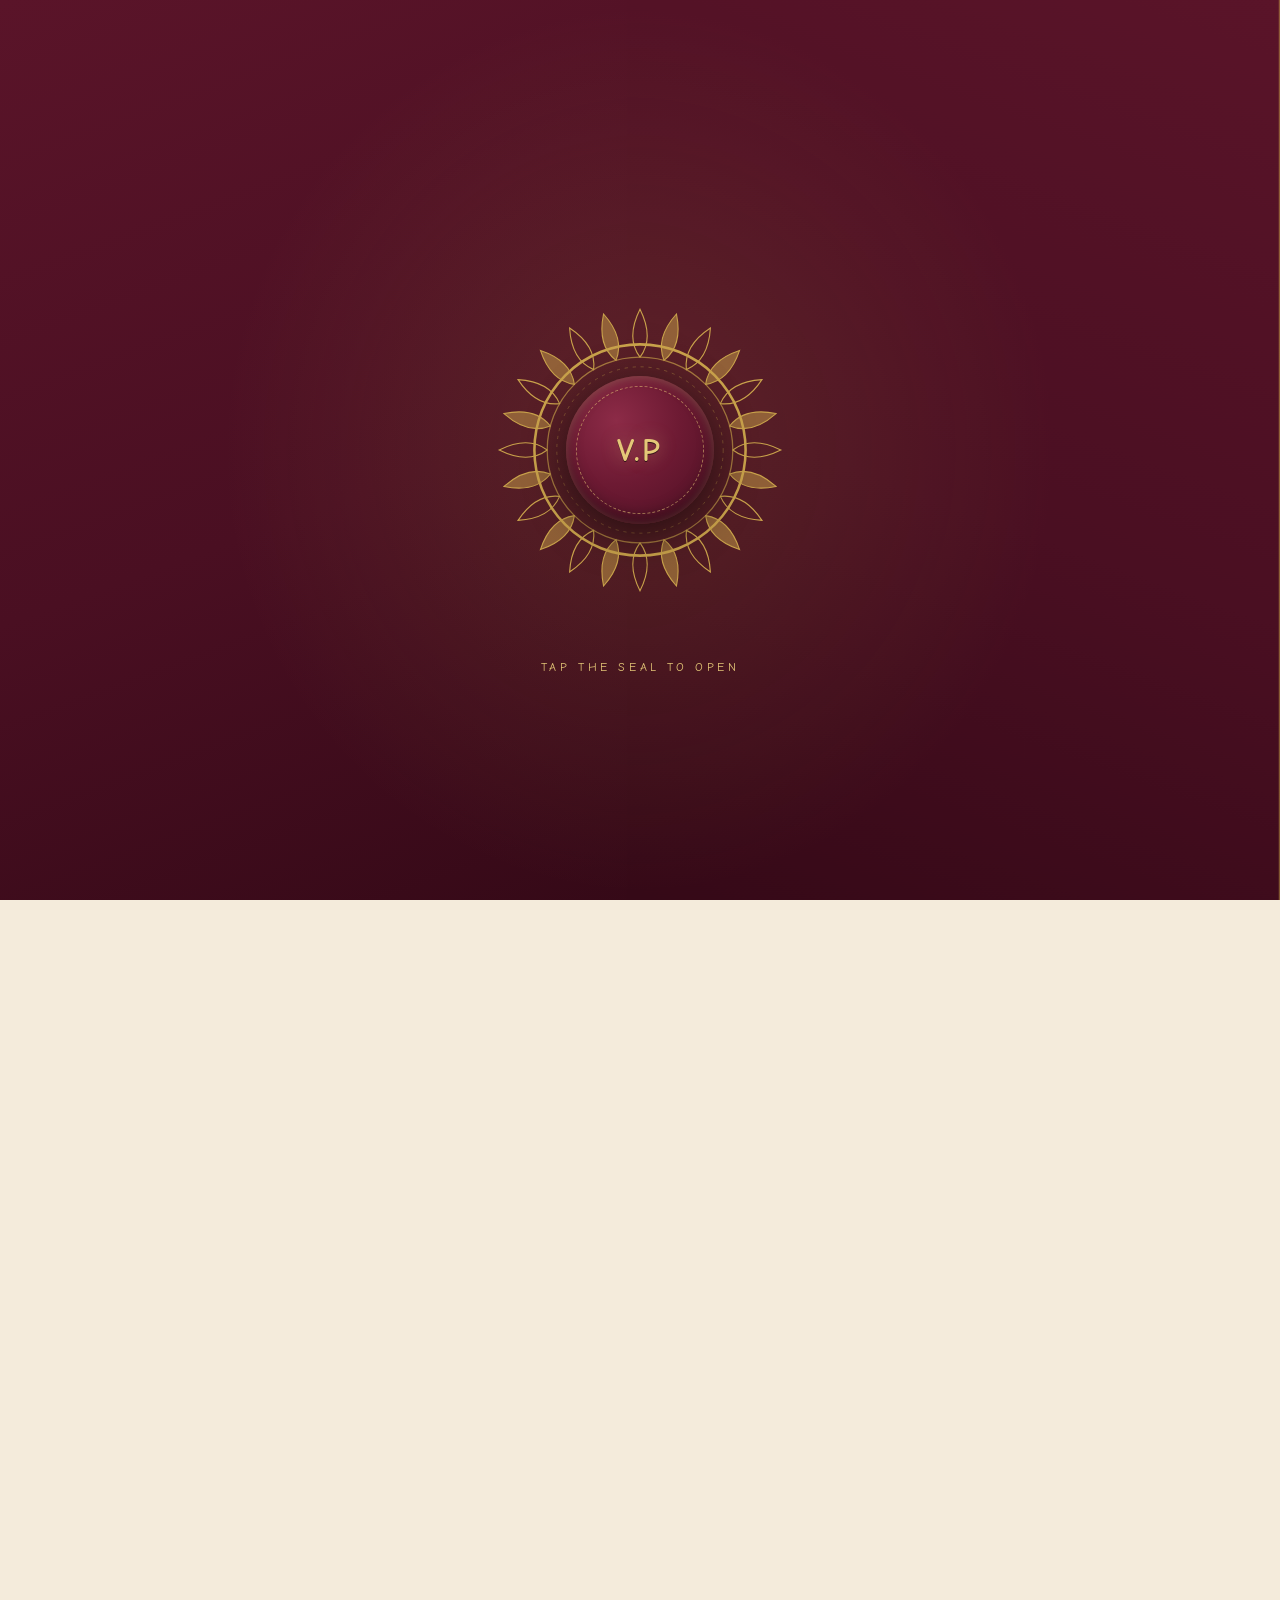
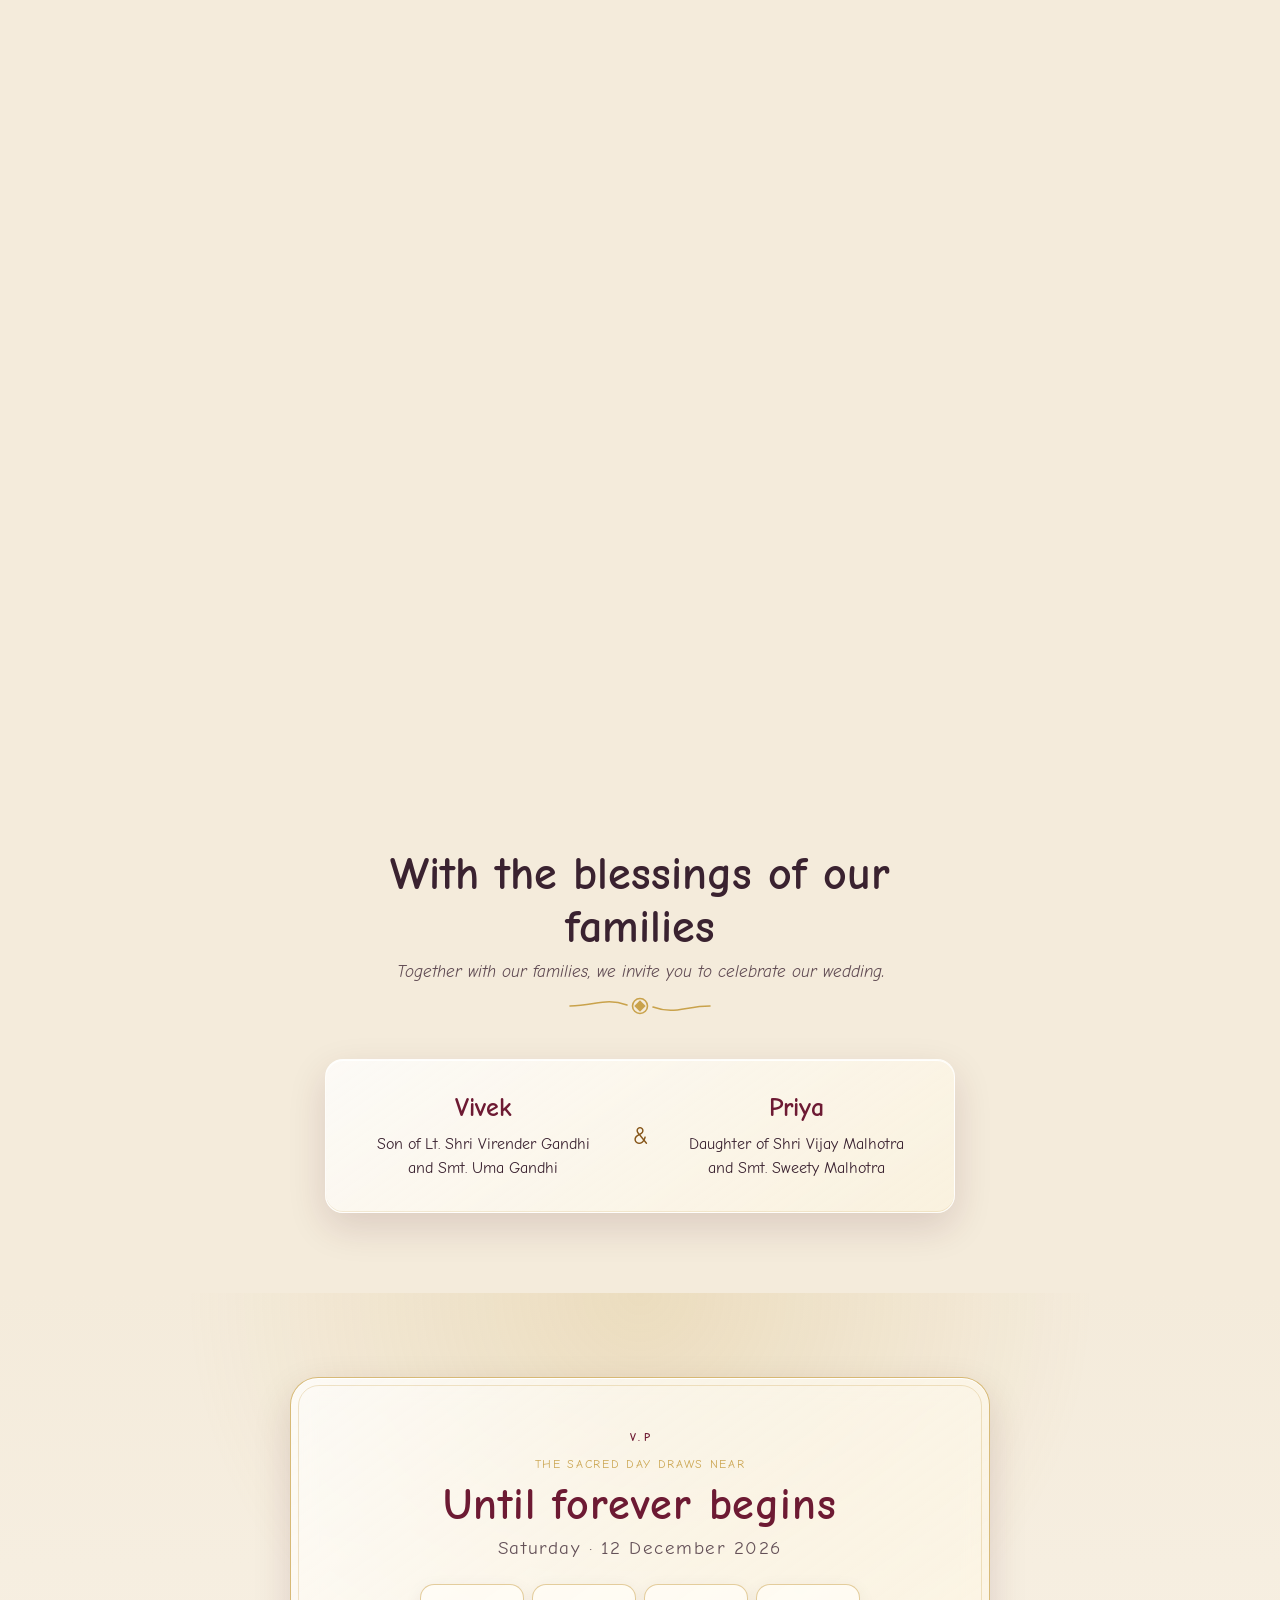
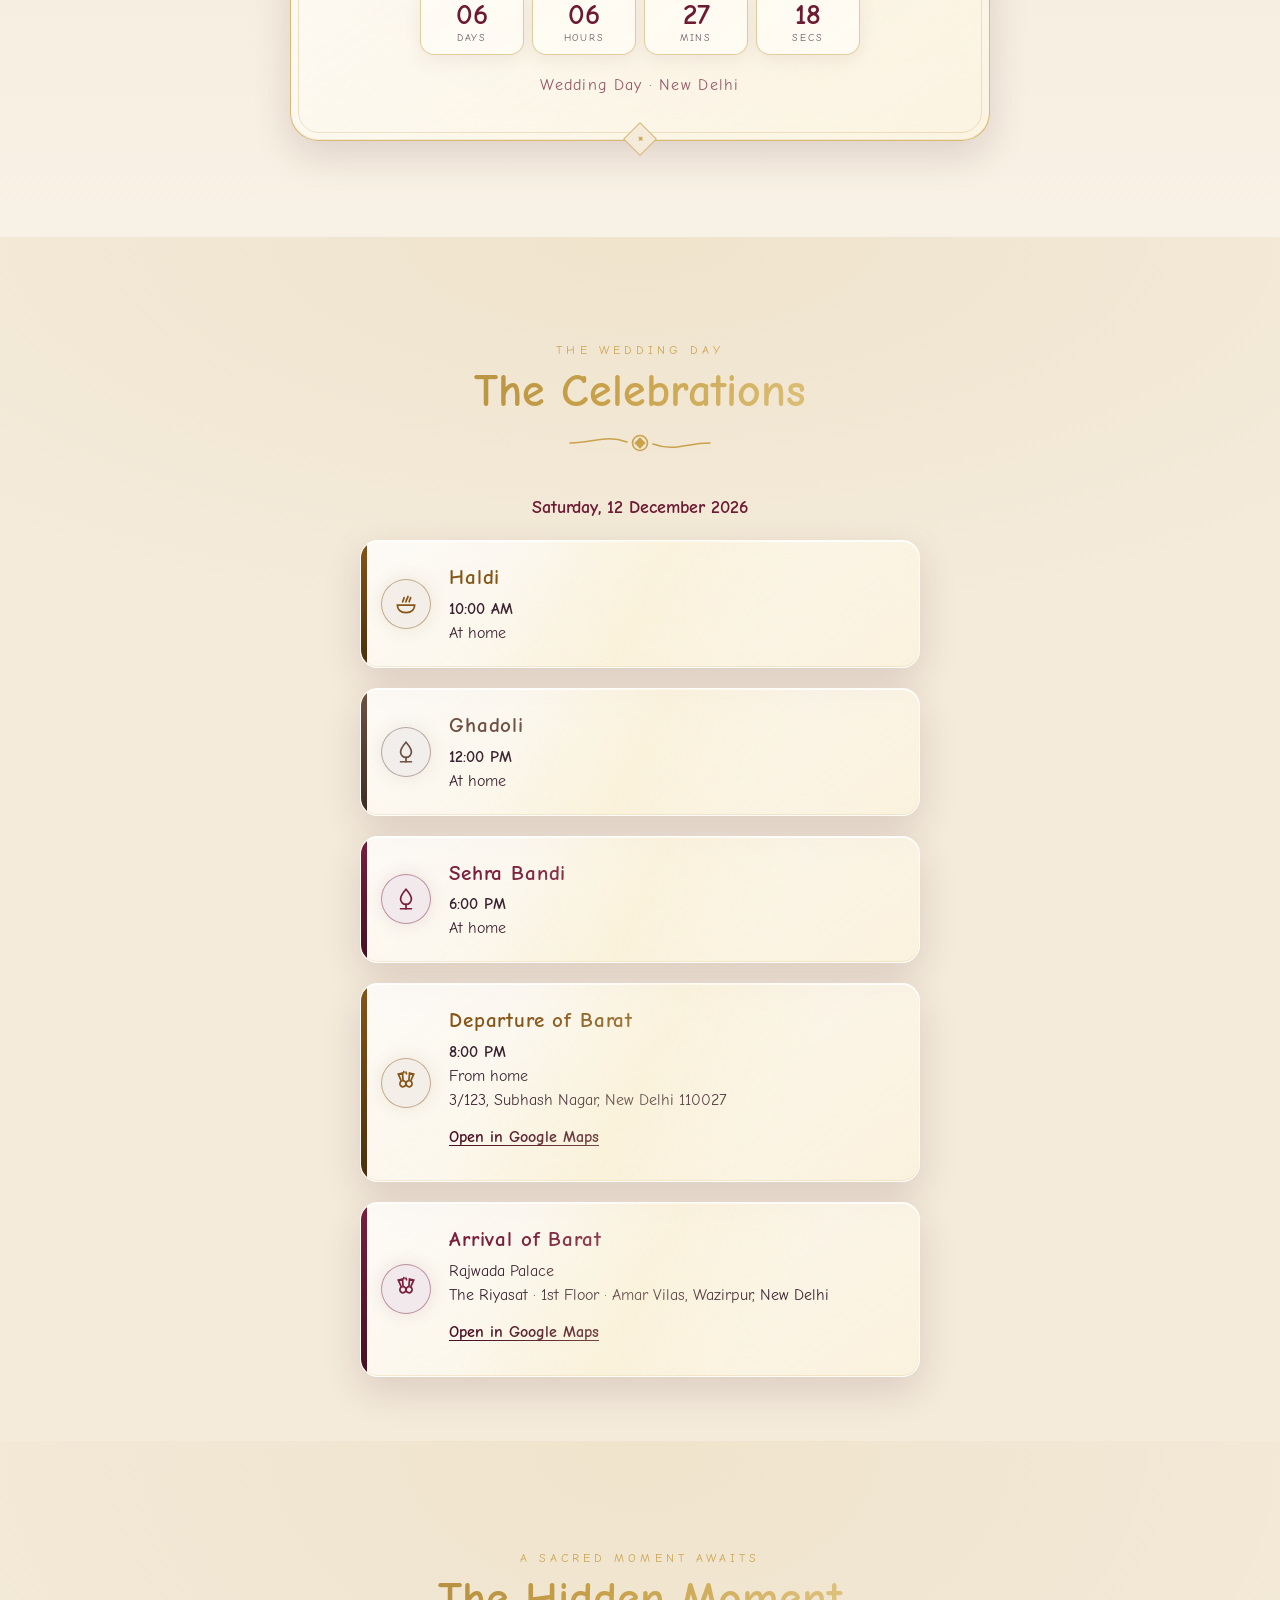
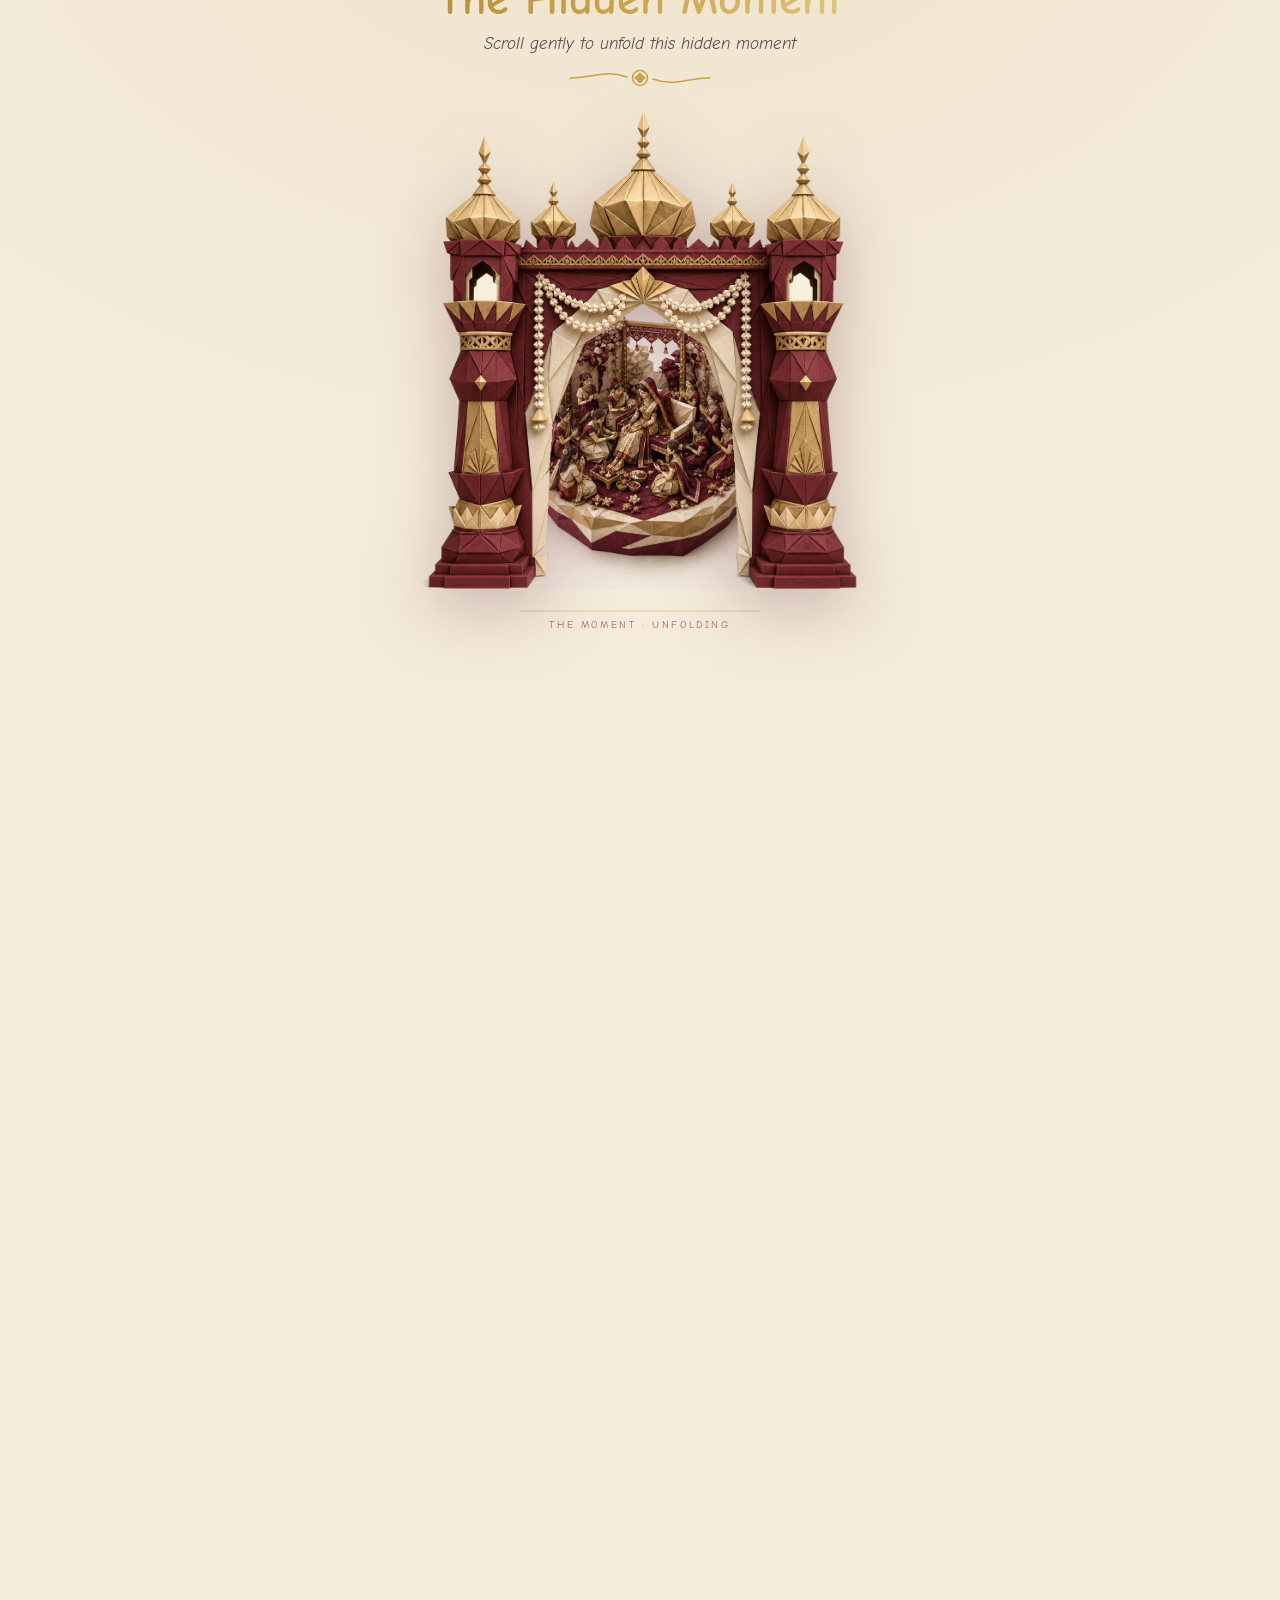
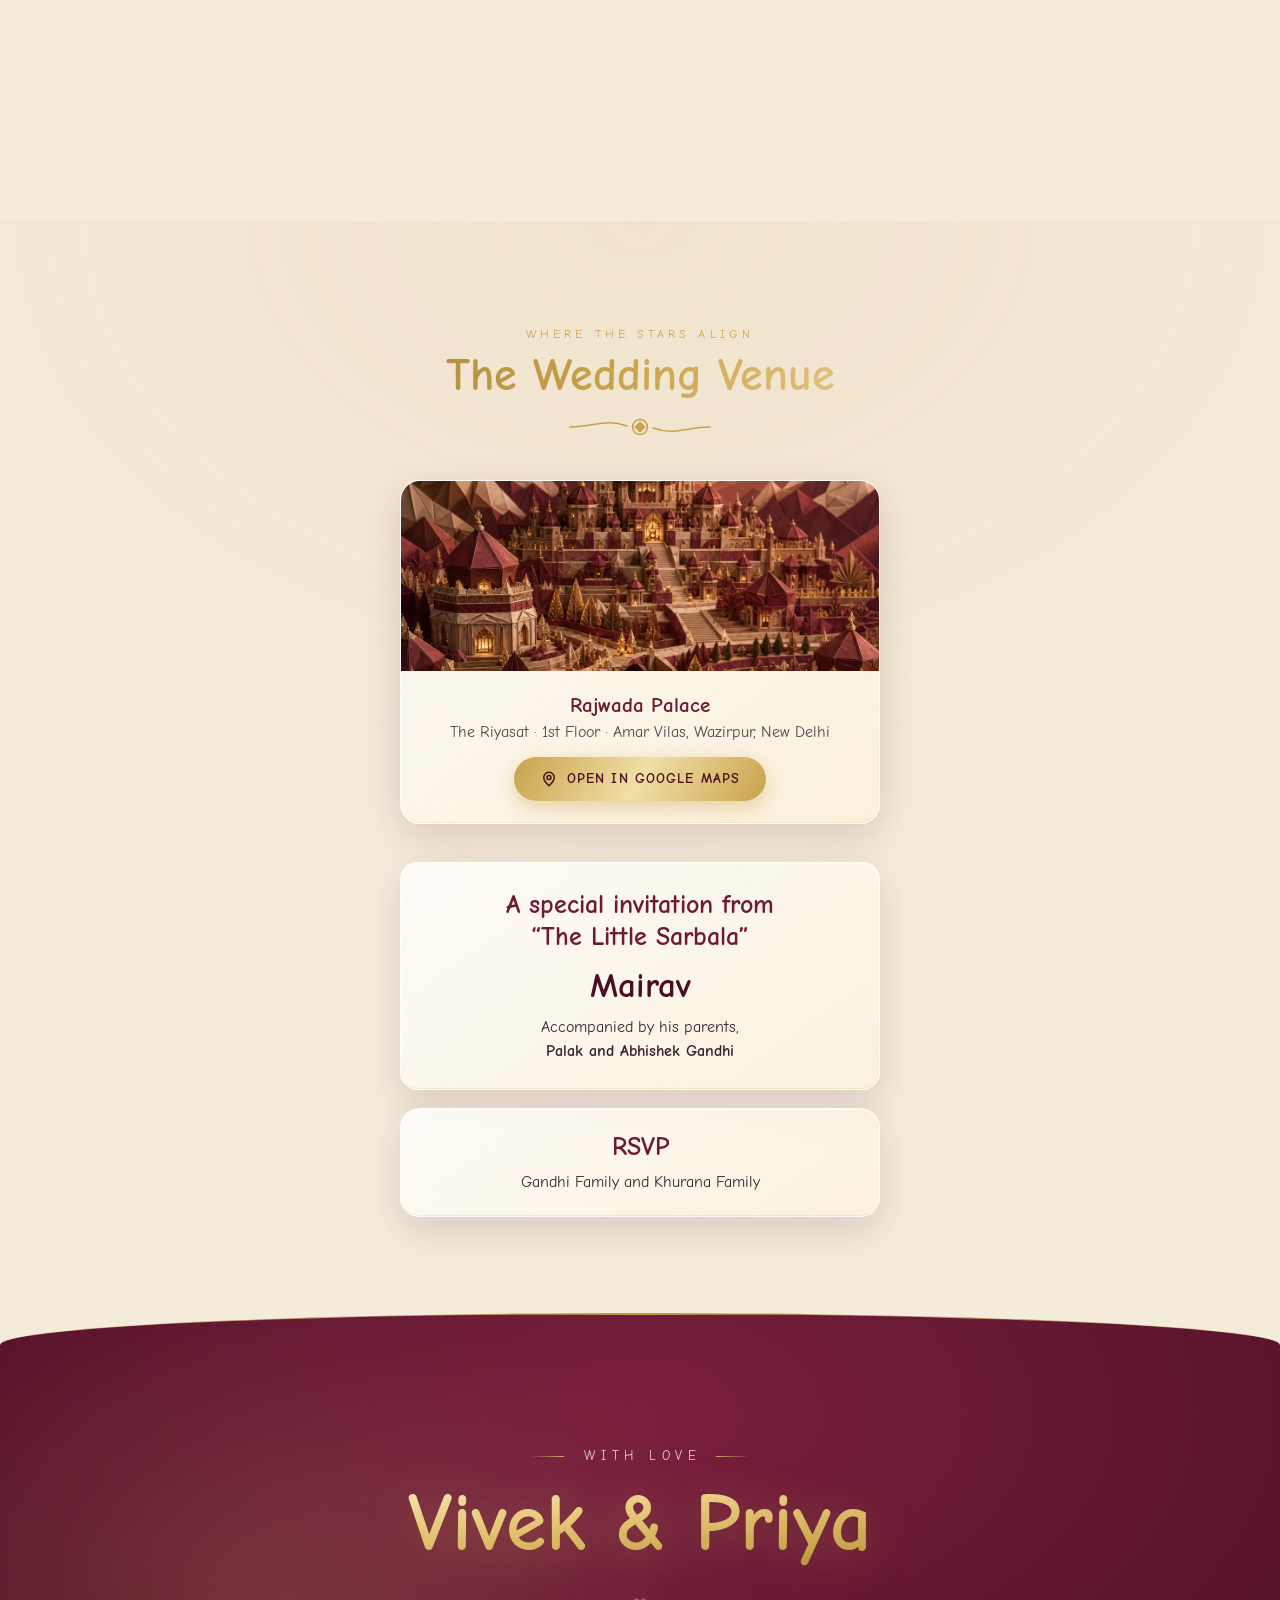
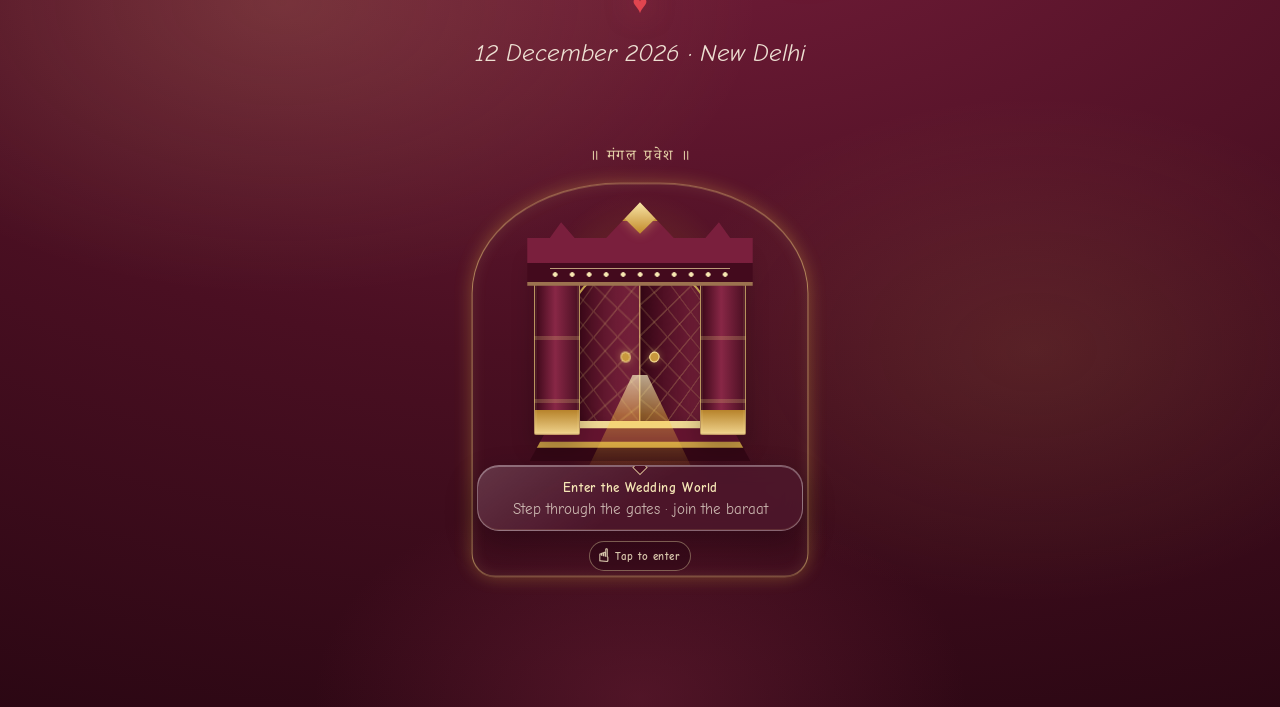
==== commit b49b6424: "Restore invitation and baraat soundtracks" ====
--- a/index.html
+++ b/index.html
@@ -235,7 +235,7 @@
   </p>
 </div>
 
-<script src="config.js"></script>
-<script src="app.js"></script>
+<script src="config.js?v=music-1"></script>
+<script src="app.js?v=music-1"></script>
 </body>
 </html>
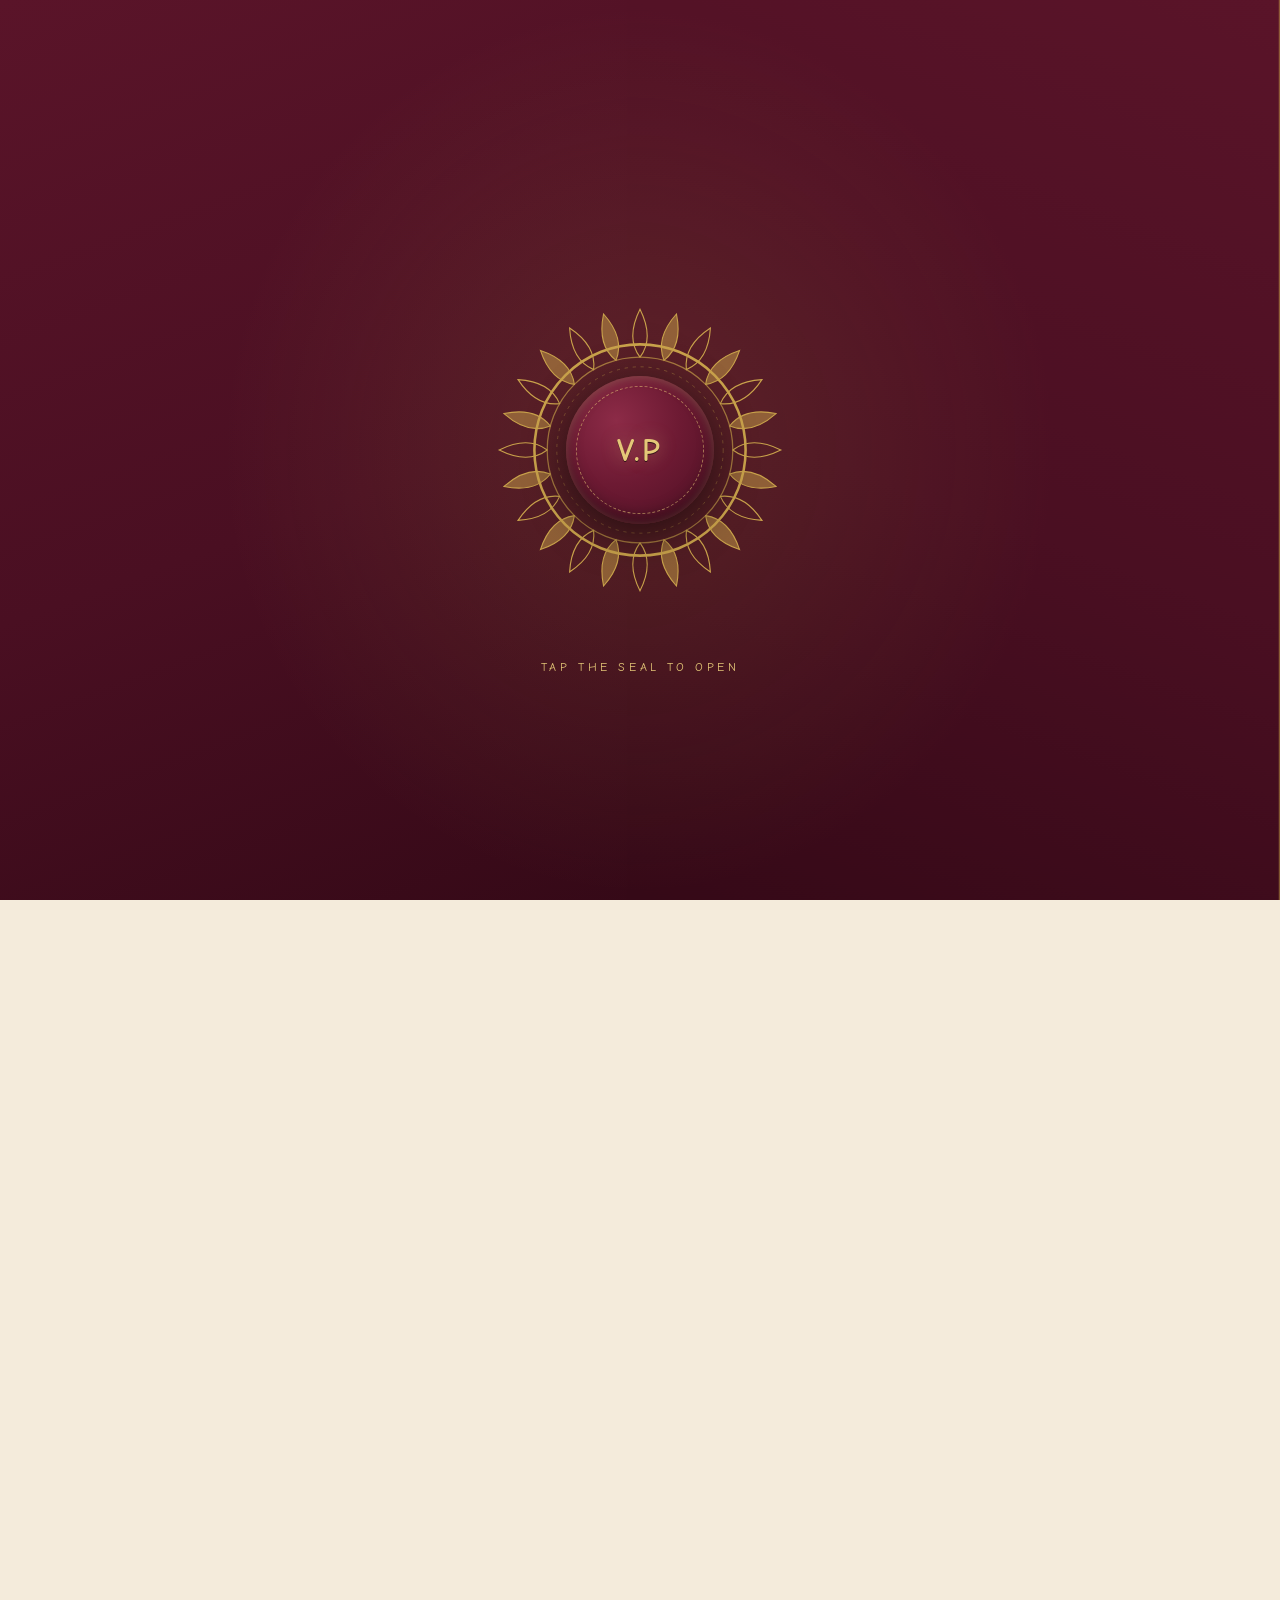
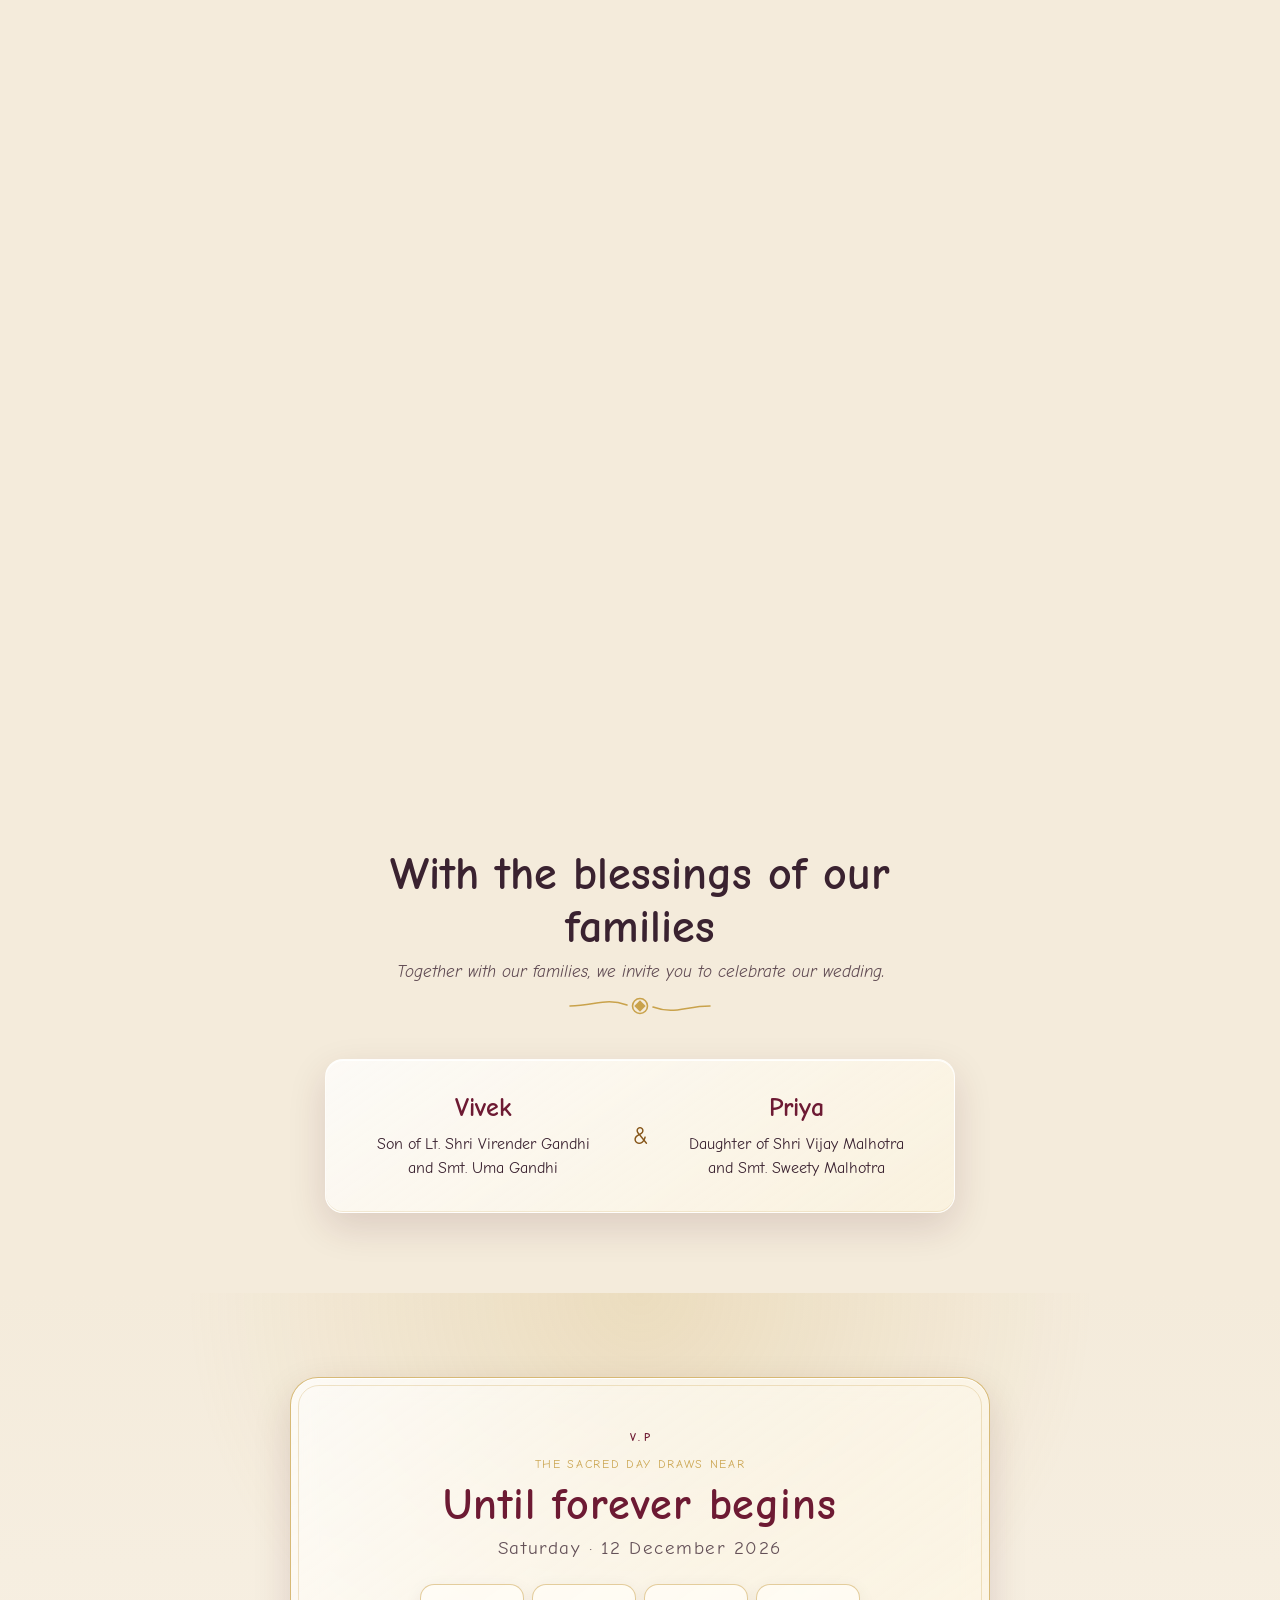
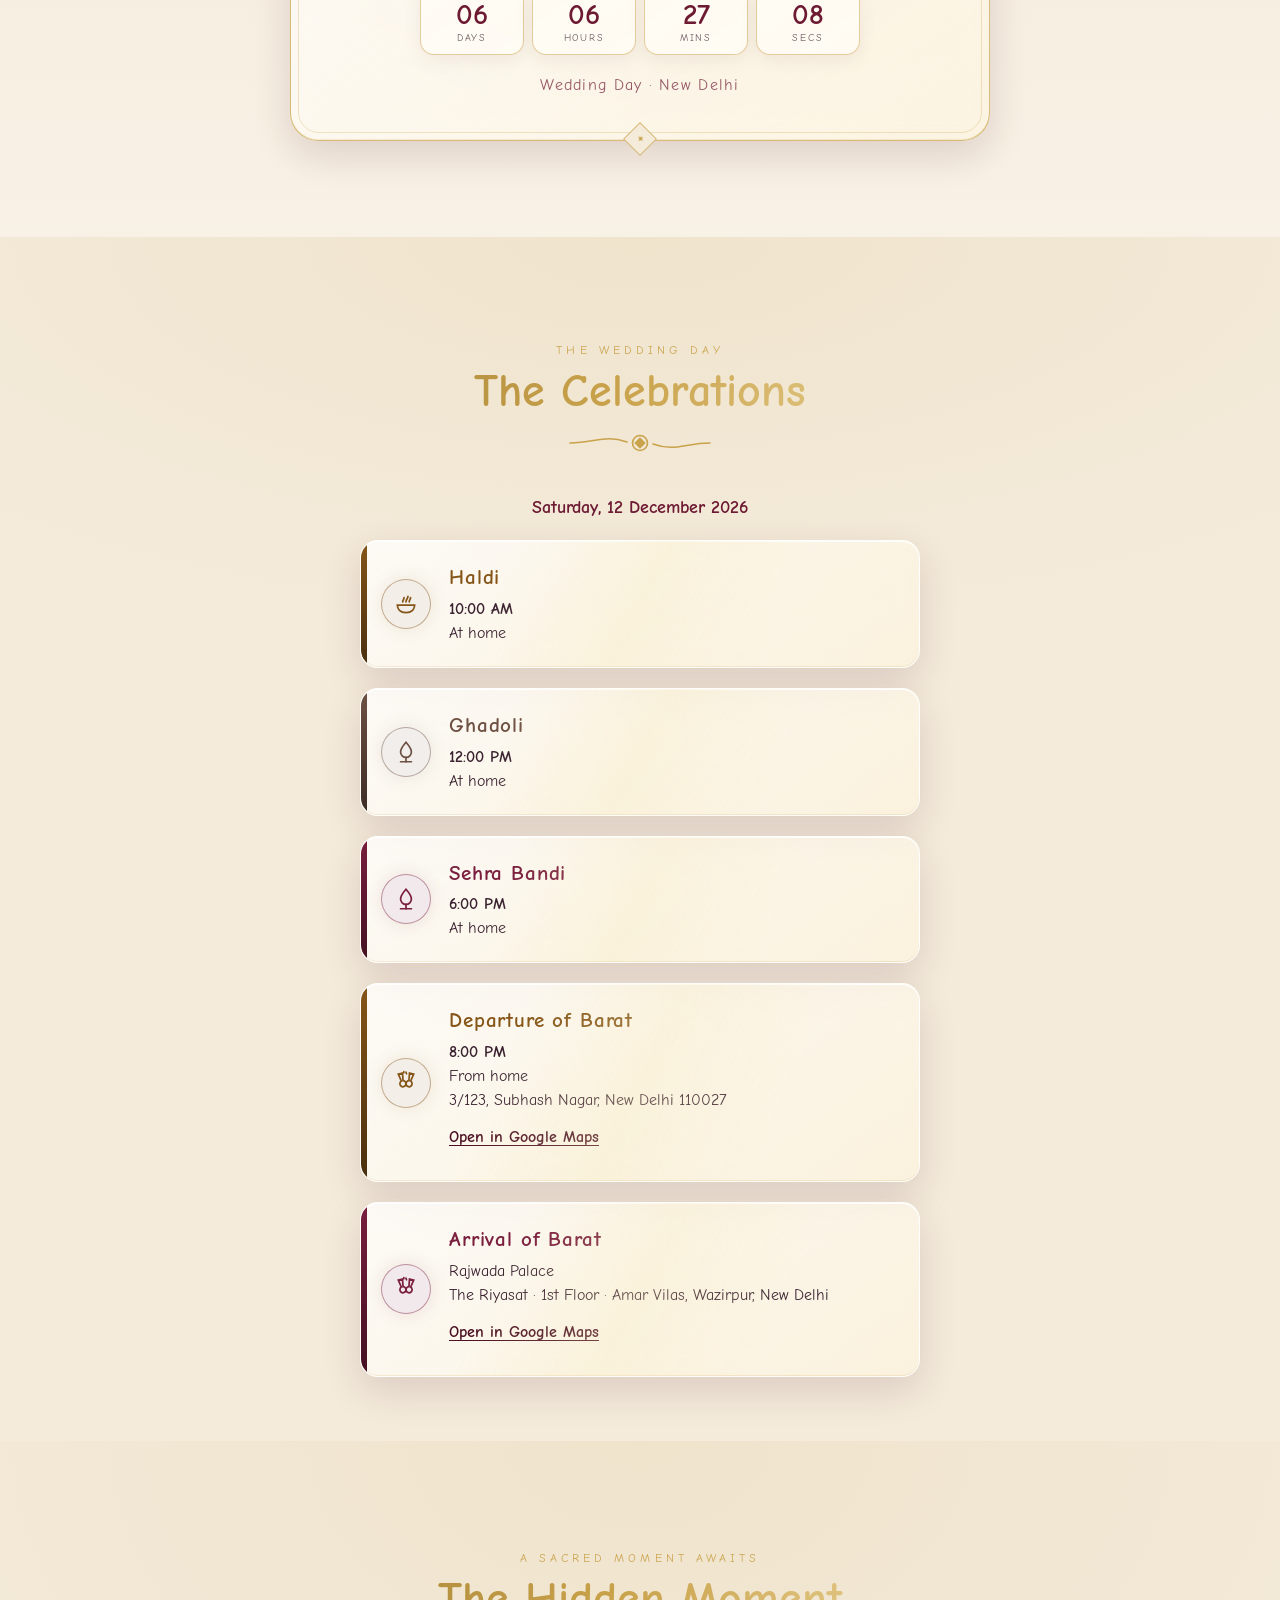
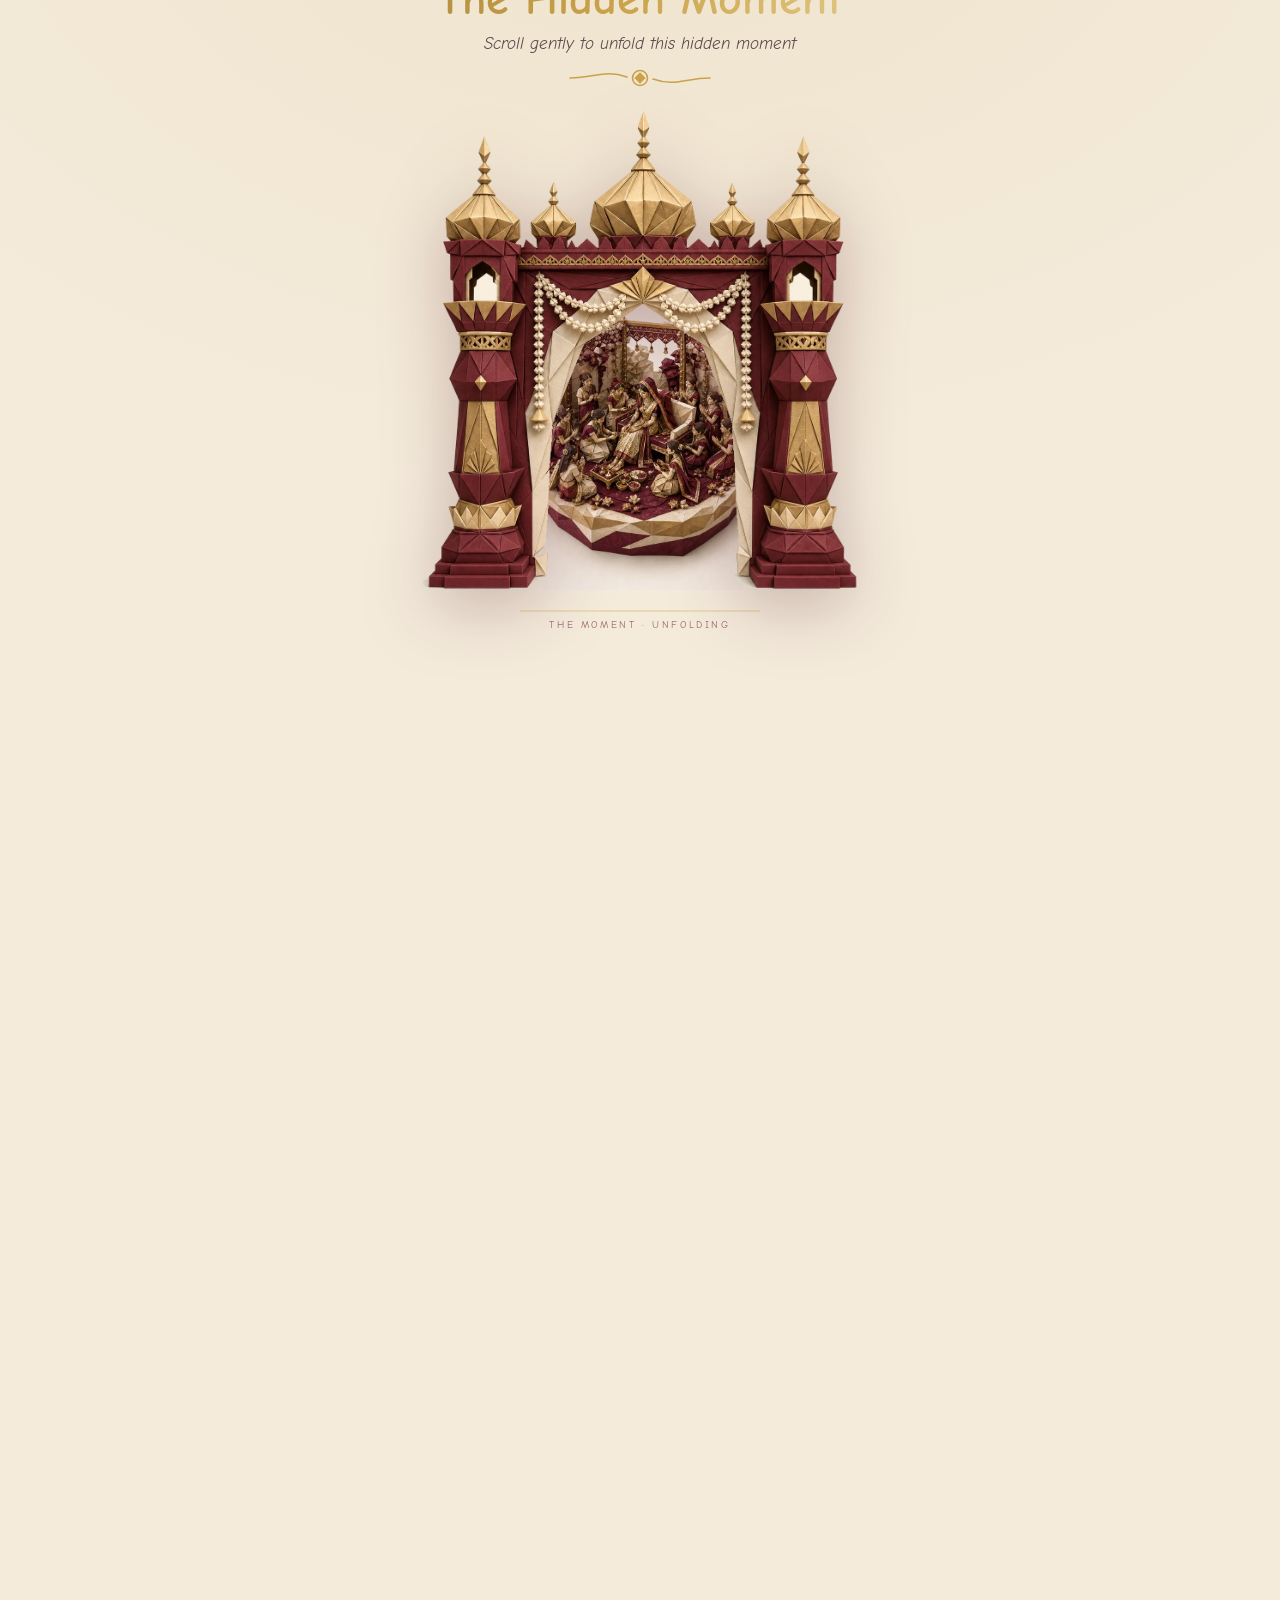
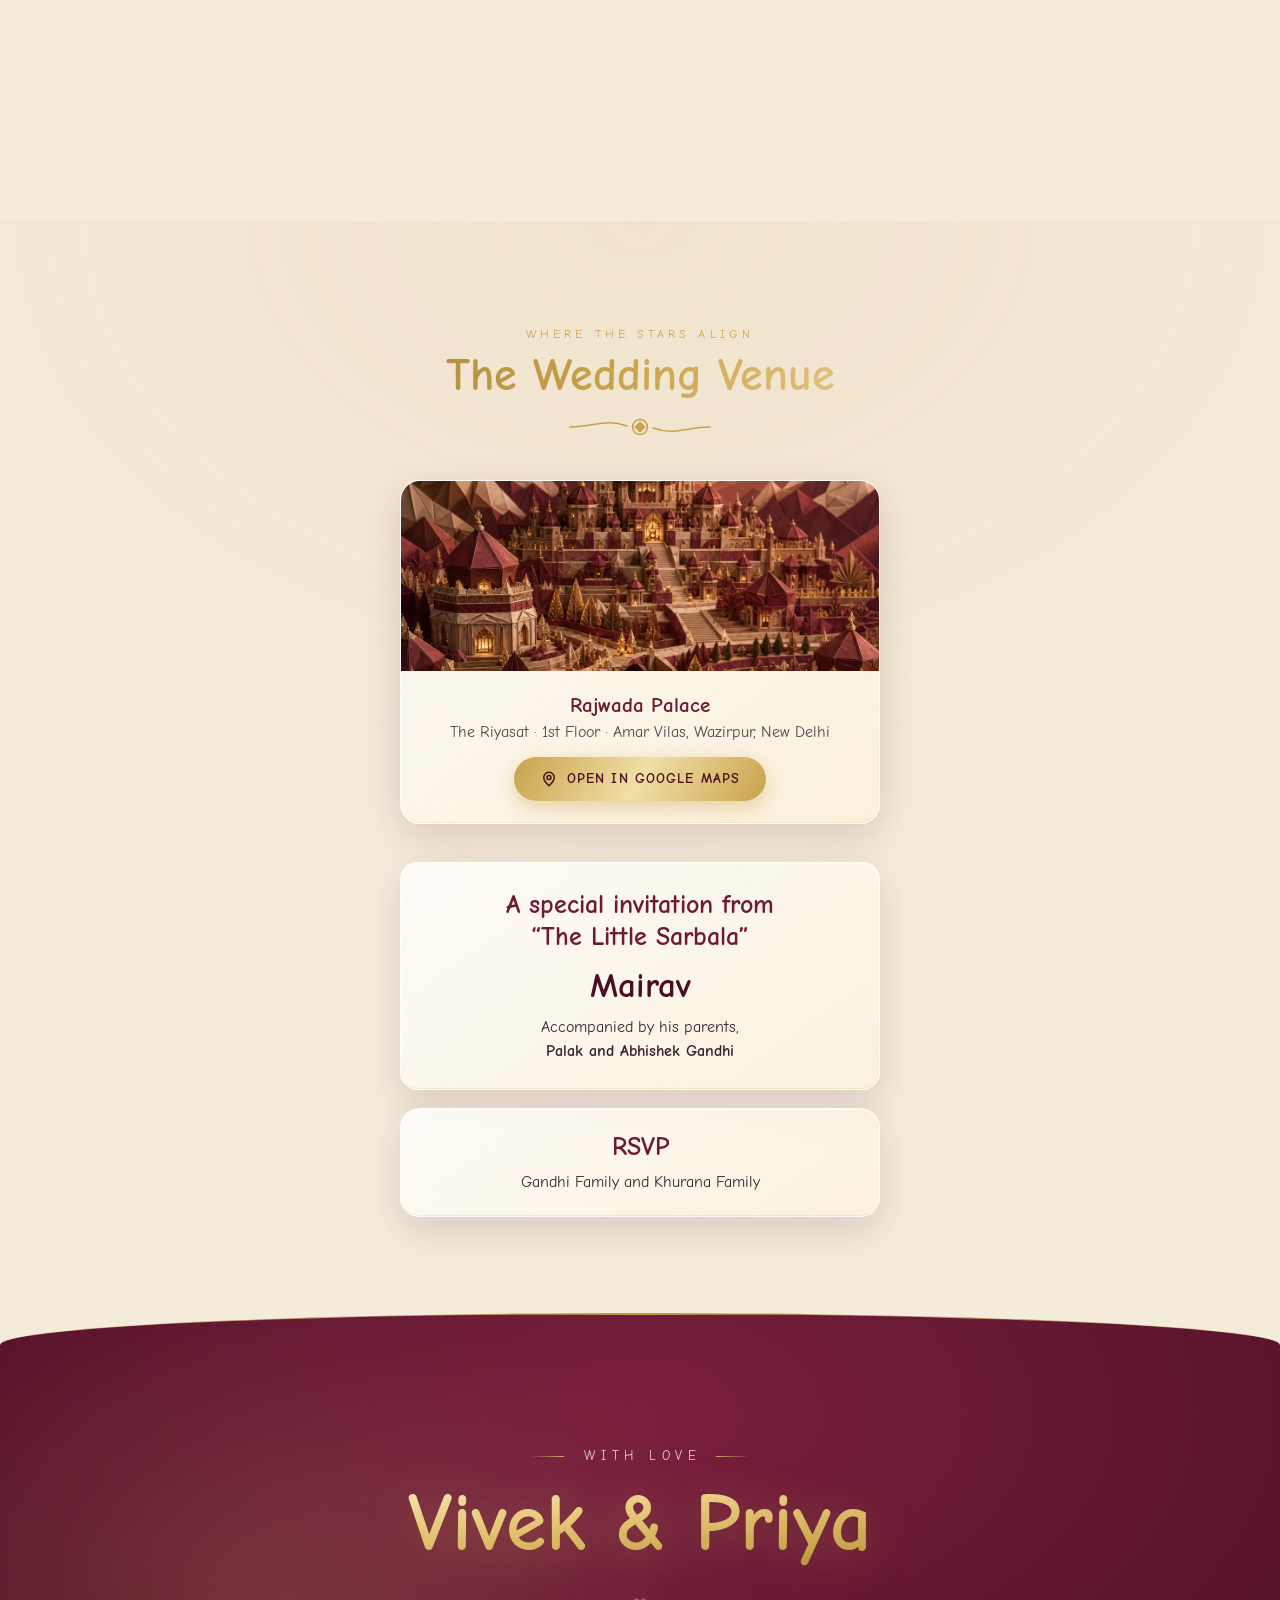
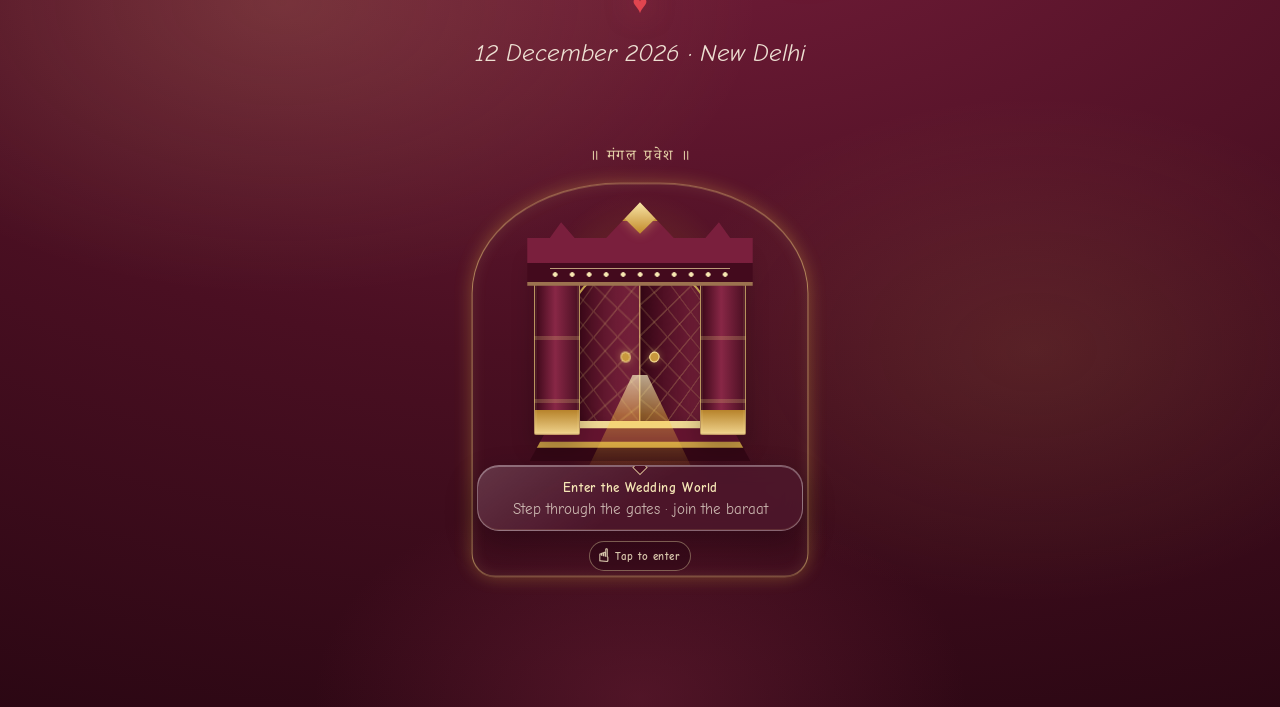
==== commit e48166e1: "Keep both scroll animations responsive on cold swipes" ====
--- a/index.html
+++ b/index.html
@@ -14,7 +14,7 @@
 <link rel="preconnect" href="https://fonts.googleapis.com">
 <link rel="preconnect" href="https://fonts.gstatic.com" crossorigin>
 <link href="https://fonts.googleapis.com/css2?family=Comic+Neue:ital,wght@0,400;0,700;1,400&family=Noto+Serif+Devanagari:wght@400;600&display=swap" rel="stylesheet">
-<link rel="stylesheet" href="styles.css">
+<link rel="stylesheet" href="styles.css?v=scroll-1">
 </head>
 <body class="is-loading">
 
@@ -236,6 +236,7 @@
 </div>
 
 <script src="config.js?v=music-1"></script>
-<script src="app.js?v=music-1"></script>
+<script src="frame-cinema.js?v=scroll-1"></script>
+<script src="app.js?v=scroll-1"></script>
 </body>
 </html>
--- a/styles.css
+++ b/styles.css
@@ -45,8 +45,7 @@
   z-index: 66;
   pointer-events: none;
   background-image: url("data:image/svg+xml,%3Csvg xmlns='http://www.w3.org/2000/svg' width='220' height='220'%3E%3Cfilter id='n'%3E%3CfeTurbulence type='fractalNoise' baseFrequency='.85' numOctaves='2' stitchTiles='stitch'/%3E%3C/filter%3E%3Crect width='220' height='220' filter='url(%23n)' opacity='.55'/%3E%3C/svg%3E");
-  opacity: .05;
-  mix-blend-mode: multiply;
+  opacity: .03;
 }
 
 /* ── Gold foil text ───────────────────────────────────────── */
@@ -199,10 +198,9 @@
    a full-screen blended layer throughout the scroll. */
 .hero-sticky::after {
   content: "";
-  position: absolute; inset: -30%;
+  position: absolute; inset: 0;
   pointer-events: none;
-  background: radial-gradient(ellipse 34% 26% at 50% 50%, rgba(255,232,170,.5), transparent 70%);
-  mix-blend-mode: soft-light;
+  background: radial-gradient(ellipse 55% 42% at 50% 50%, rgba(255,232,170,.14), transparent 70%);
 }
 .vignette {
   position: absolute; inset: -2px; pointer-events: none;
@@ -1215,7 +1213,6 @@
 /* True refraction is reserved for fine-pointer hardware. On phones the same
    glass hierarchy is painted as gradients, so the scrolling canvases stay fast. */
 @media (pointer: fine) {
-  .hero-copy-glass,
   .countdown-card,
   .event-card,
   .venue-card,
@@ -1234,8 +1231,6 @@
   body::after { display: none; }
   .hero-sticky::after {
     animation: none;
-    mix-blend-mode: normal;
-    opacity: .28;
     transform: none;
   }
   .crown-mono,
